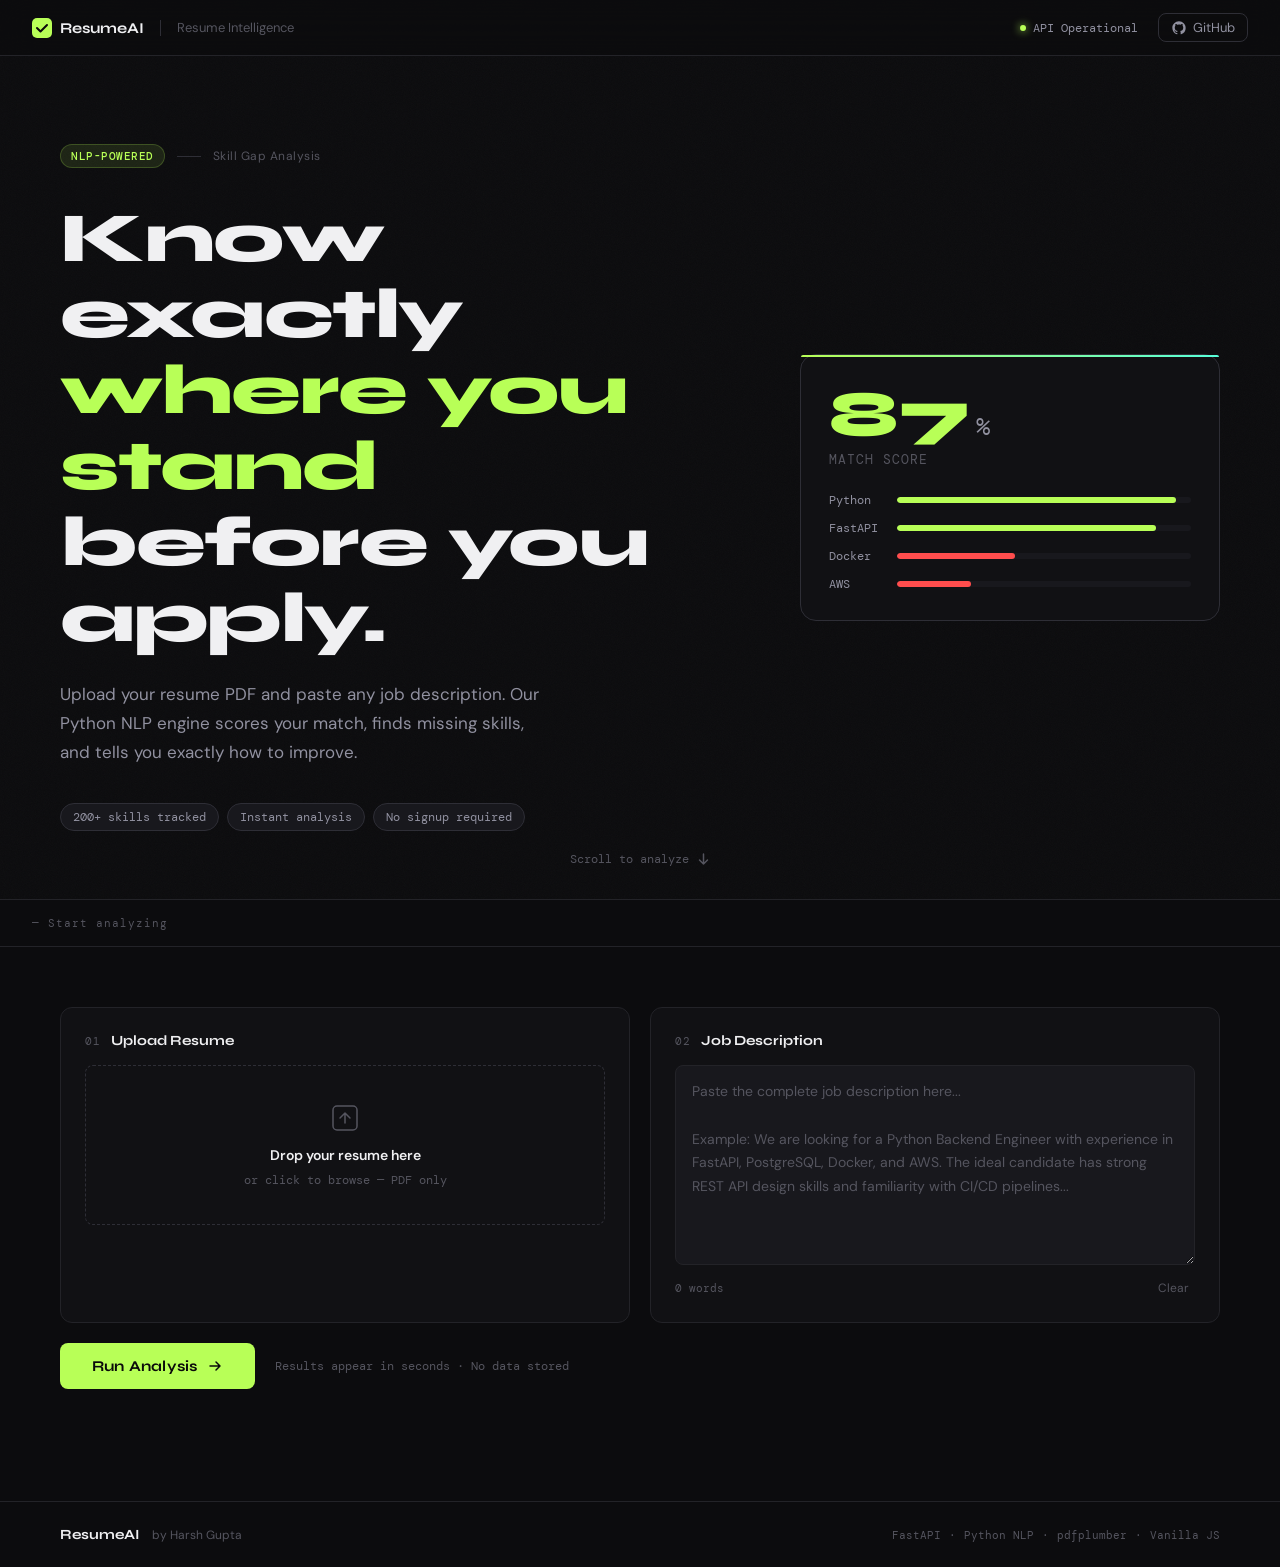
==== index.html @ 7abe3cad "refactor: move frontend files to root for cleaner GitHub Pages URL" ====
<!DOCTYPE html>
<html lang="en">
<head>
  <meta charset="UTF-8" />
  <meta name="viewport" content="width=device-width, initial-scale=1.0" />
  <title>ResumeAI — Smart Resume Analyzer</title>
  <meta name="description" content="Upload your resume and a job description to get an instant NLP-powered compatibility score, skill gap analysis, and improvement tips." />
  <link rel="preconnect" href="https://fonts.googleapis.com" />
  <link rel="preconnect" href="https://fonts.gstatic.com" crossorigin />
  <link href="https://fonts.googleapis.com/css2?family=Syne:wght@400;600;700;800&family=DM+Sans:ital,opsz,wght@0,9..40,300;0,9..40,400;0,9..40,500;0,9..40,600;1,9..40,300&family=DM+Mono:wght@400;500&display=swap" rel="stylesheet" />
  <link rel="stylesheet" href="style.css" />
</head>
<body>

  <!-- NOISE OVERLAY -->
  <div class="noise" aria-hidden="true"></div>

  <!-- NAVBAR -->
  <nav class="navbar" role="navigation" aria-label="Main navigation">
    <div class="nav-left">
      <div class="nav-logo">
        <svg width="20" height="20" viewBox="0 0 20 20" fill="none" aria-hidden="true">
          <rect width="20" height="20" rx="5" fill="#B8FF57"/>
          <path d="M5 10L8.5 13.5L15 7" stroke="#0a0a0a" stroke-width="2" stroke-linecap="round" stroke-linejoin="round"/>
        </svg>
        <span>ResumeAI</span>
      </div>
      <div class="nav-sep" aria-hidden="true"></div>
      <span class="nav-tagline">Resume Intelligence</span>
    </div>
    <div class="nav-right">
      <div class="nav-status" aria-label="API status">
        <span class="status-dot" aria-hidden="true"></span>
        <span>API Operational</span>
      </div>
      <a href="https://github.com/harshgupta257/smart-resume-analyzer" target="_blank" rel="noopener" class="nav-gh" aria-label="View source on GitHub">
        <svg width="16" height="16" viewBox="0 0 24 24" fill="currentColor" aria-hidden="true"><path d="M12 2C6.477 2 2 6.484 2 12.017c0 4.425 2.865 8.18 6.839 9.504.5.092.682-.217.682-.483 0-.237-.008-.868-.013-1.703-2.782.605-3.369-1.343-3.369-1.343-.454-1.158-1.11-1.466-1.11-1.466-.908-.62.069-.608.069-.608 1.003.07 1.531 1.032 1.531 1.032.892 1.53 2.341 1.088 2.91.832.092-.647.35-1.088.636-1.338-2.22-.253-4.555-1.113-4.555-4.951 0-1.093.39-1.988 1.029-2.688-.103-.253-.446-1.272.098-2.65 0 0 .84-.27 2.75 1.026A9.564 9.564 0 0112 6.844c.85.004 1.705.115 2.504.337 1.909-1.296 2.747-1.027 2.747-1.027.546 1.379.202 2.398.1 2.651.64.7 1.028 1.595 1.028 2.688 0 3.848-2.339 4.695-4.566 4.943.359.309.678.92.678 1.855 0 1.338-.012 2.419-.012 2.747 0 .268.18.58.688.482A10.019 10.019 0 0022 12.017C22 6.484 17.522 2 12 2z"/></svg>
        GitHub
      </a>
    </div>
  </nav>

  <!-- HERO -->
  <header class="hero" role="banner">
    <div class="hero-inner">
      <div class="hero-left">
        <div class="hero-eyebrow">
          <span class="eyebrow-pill">NLP-Powered</span>
          <span class="eyebrow-line" aria-hidden="true"></span>
          <span class="eyebrow-text">Skill Gap Analysis</span>
        </div>
        <h1 class="hero-title">
          Know exactly<br/>
          <em>where you stand</em><br/>
          before you apply.
        </h1>
        <p class="hero-desc">
          Upload your resume PDF and paste any job description.
          Our Python NLP engine scores your match, finds missing skills,
          and tells you exactly how to improve.
        </p>
        <div class="hero-pills" aria-label="Features">
          <span class="pill">200+ skills tracked</span>
          <span class="pill">Instant analysis</span>
          <span class="pill">No signup required</span>
        </div>
      </div>
      <div class="hero-right" aria-hidden="true">
        <div class="hero-visual">
          <div class="vis-score">
            <span class="vis-num">87</span>
            <span class="vis-pct">%</span>
          </div>
          <div class="vis-label">Match Score</div>
          <div class="vis-bar-group">
            <div class="vis-bar-row">
              <span>Python</span>
              <div class="vis-bar"><div class="vis-fill" style="width:95%"></div></div>
            </div>
            <div class="vis-bar-row">
              <span>FastAPI</span>
              <div class="vis-bar"><div class="vis-fill" style="width:88%"></div></div>
            </div>
            <div class="vis-bar-row">
              <span>Docker</span>
              <div class="vis-bar"><div class="vis-fill" style="width:40%; background:#ff4d4d"></div></div>
            </div>
            <div class="vis-bar-row">
              <span>AWS</span>
              <div class="vis-bar"><div class="vis-fill" style="width:25%; background:#ff4d4d"></div></div>
            </div>
          </div>
        </div>
      </div>
    </div>
    <div class="hero-scroll" aria-hidden="true">
      <span>Scroll to analyze</span>
      <svg width="14" height="14" viewBox="0 0 14 14" fill="none"><path d="M7 2v10M3 8l4 4 4-4" stroke="currentColor" stroke-width="1.5" stroke-linecap="round" stroke-linejoin="round"/></svg>
    </div>
  </header>

  <!-- DIVIDER -->
  <div class="section-divider" aria-hidden="true">
    <span>— Start analyzing</span>
  </div>

  <!-- MAIN -->
  <main id="main-content" class="main" role="main">
    <div class="container">

      <!-- FORM -->
      <form class="tool-grid" id="analyzeForm" novalidate aria-label="Resume analysis form">

        <!-- UPLOAD -->
        <div class="panel" id="uploadPanel">
          <div class="panel-label">
            <span class="panel-num">01</span>
            <span class="panel-title">Upload Resume</span>
          </div>
          <div class="drop-zone" id="dropZone" role="button" tabindex="0"
               aria-label="Upload resume PDF" aria-describedby="drop-hint">
            <div class="dz-inner">
              <svg class="dz-icon" width="32" height="32" viewBox="0 0 32 32" fill="none" aria-hidden="true">
                <rect x="4" y="4" width="24" height="24" rx="4" stroke="currentColor" stroke-width="1.5"/>
                <path d="M16 11v10M11 16l5-5 5 5" stroke="currentColor" stroke-width="1.5" stroke-linecap="round" stroke-linejoin="round"/>
              </svg>
              <p class="dz-title">Drop your resume here</p>
              <p class="dz-hint" id="drop-hint">or click to browse — PDF only</p>
            </div>
            <input type="file" id="resumeFile" name="resume" accept=".pdf" class="file-input"
                   aria-label="Choose PDF resume file" required />
          </div>
          <div class="file-preview hidden" id="filePreview" aria-live="polite">
            <div class="fp-inner">
              <div class="fp-icon" aria-hidden="true">
                <svg width="18" height="18" viewBox="0 0 18 18" fill="none"><rect x="2" y="1" width="11" height="16" rx="2" stroke="#B8FF57" stroke-width="1.5"/><path d="M13 5h2a1 1 0 011 1v10a1 1 0 01-1 1H6a1 1 0 01-1-1v-2" stroke="#B8FF57" stroke-width="1.5" stroke-linecap="round"/></svg>
              </div>
              <div class="fp-info">
                <p class="fp-name" id="fileName">resume.pdf</p>
                <p class="fp-size" id="fileSize">0 KB</p>
              </div>
              <button type="button" class="fp-remove" id="fileRemove" aria-label="Remove file">
                <svg width="14" height="14" viewBox="0 0 14 14" fill="none"><path d="M2 2l10 10M12 2L2 12" stroke="currentColor" stroke-width="1.5" stroke-linecap="round"/></svg>
              </button>
            </div>
          </div>
        </div>

        <!-- JD -->
        <div class="panel" id="jdPanel">
          <div class="panel-label">
            <span class="panel-num">02</span>
            <span class="panel-title">Job Description</span>
          </div>
          <textarea id="jobDescription" name="job_description" class="jd-textarea"
            placeholder="Paste the complete job description here...&#10;&#10;Example: We are looking for a Python Backend Engineer with experience in FastAPI, PostgreSQL, Docker, and AWS. The ideal candidate has strong REST API design skills and familiarity with CI/CD pipelines..."
            aria-label="Job description" aria-describedby="jd-counter" required></textarea>
          <div class="jd-bar">
            <span class="jd-count" id="jd-counter" aria-live="polite">0 words</span>
            <button type="button" class="jd-clear" id="clearJD" aria-label="Clear job description">Clear</button>
          </div>
        </div>

        <!-- BUTTON -->
        <div class="btn-wrap">
          <button type="submit" class="btn-analyze" id="analyzeBtn" aria-label="Analyze resume">
            <span class="btn-text">Run Analysis</span>
            <svg class="btn-arrow" width="16" height="16" viewBox="0 0 16 16" fill="none" aria-hidden="true">
              <path d="M3 8h10M9 4l4 4-4 4" stroke="currentColor" stroke-width="1.5" stroke-linecap="round" stroke-linejoin="round"/>
            </svg>
            <span class="btn-shine" aria-hidden="true"></span>
          </button>
          <p class="btn-note">Results appear in seconds · No data stored</p>
        </div>

      </form>

      <!-- ERROR -->
      <div class="error-bar hidden" id="errorBanner" role="alert" aria-live="assertive">
        <svg width="16" height="16" viewBox="0 0 16 16" fill="none" aria-hidden="true"><circle cx="8" cy="8" r="7" stroke="#ff4d4d" stroke-width="1.5"/><path d="M8 5v3.5M8 11h.01" stroke="#ff4d4d" stroke-width="1.5" stroke-linecap="round"/></svg>
        <span id="errorMessage">Something went wrong.</span>
        <button class="error-x" id="errorClose" aria-label="Dismiss">
          <svg width="12" height="12" viewBox="0 0 12 12" fill="none"><path d="M1 1l10 10M11 1L1 11" stroke="currentColor" stroke-width="1.5" stroke-linecap="round"/></svg>
        </button>
      </div>

      <!-- LOADING -->
      <div class="loader hidden" id="loadingState" aria-live="polite" aria-busy="true">
        <div class="loader-track" aria-hidden="true"><div class="loader-bar"></div></div>
        <div class="loader-info">
          <span class="loader-label">Analyzing</span>
          <span class="loader-step" id="loadingStep">Parsing PDF content…</span>
        </div>
      </div>

      <!-- RESULTS -->
      <section class="results hidden" id="resultsSection" aria-label="Analysis results" aria-live="polite">

        <!-- TOP ROW: SCORE + BREAKDOWN -->
        <div class="results-top">

          <!-- Score -->
          <div class="r-score-panel">
            <div class="rsp-label">Match Score</div>
            <div class="rsp-number">
              <span id="scoreNumber">0</span><span class="rsp-pct">%</span>
            </div>
            <div class="rsp-verdict" id="scoreLabel">—</div>
            <div class="rsp-bar-wrap" aria-hidden="true">
              <div class="rsp-bar-track">
                <div class="rsp-bar-fill" id="scoreBar"></div>
              </div>
            </div>
            <div class="rsp-meta" id="scoreMeta"></div>
          </div>

          <!-- Breakdown -->
          <div class="r-breakdown-panel">
            <div class="rbp-row">
              <div class="rbp-block matched">
                <div class="rbp-val" id="matchedCount">0</div>
                <div class="rbp-key">Matched Skills</div>
              </div>
              <div class="rbp-block missing">
                <div class="rbp-val" id="missingCount">0</div>
                <div class="rbp-key">Missing Skills</div>
              </div>
            </div>
            <!-- SVG Score Ring -->
            <div class="rbp-ring-wrap" aria-hidden="true">
              <svg class="score-ring" viewBox="0 0 120 120">
                <defs>
                  <linearGradient id="scoreGradient" x1="0%" y1="0%" x2="100%" y2="100%">
                    <stop offset="0%" stop-color="#B8FF57"/>
                    <stop offset="100%" stop-color="#57FFDA"/>
                  </linearGradient>
                </defs>
                <circle class="ring-bg" cx="60" cy="60" r="48"/>
                <circle class="ring-fill" id="ringFill" cx="60" cy="60" r="48"
                  stroke-dasharray="301.59" stroke-dashoffset="301.59"/>
              </svg>
              <div class="rbp-ring-text">
                <span id="ringPct">0%</span>
              </div>
            </div>
          </div>
        </div>

        <!-- SKILLS SECTION HEADER -->
        <div class="section-head">
          <span class="sh-num">—</span>
          <h2 class="sh-title">Skill Analysis</h2>
        </div>

        <!-- SKILLS GRID -->
        <div class="skills-grid">
          <div class="skill-panel matched-panel">
            <div class="sp-header">
              <span class="sp-dot sp-dot-green" aria-hidden="true"></span>
              <span class="sp-title">Matched</span>
              <span class="sp-badge sp-badge-green" id="matchedBadge">0</span>
            </div>
            <div class="sp-chips" id="matchedSkillsList" role="list" aria-label="Matched skills"></div>
          </div>
          <div class="skill-panel missing-panel">
            <div class="sp-header">
              <span class="sp-dot sp-dot-red" aria-hidden="true"></span>
              <span class="sp-title">Missing</span>
              <span class="sp-badge sp-badge-red" id="missingBadge">0</span>
            </div>
            <div class="sp-chips" id="missingSkillsList" role="list" aria-label="Missing skills"></div>
          </div>
        </div>

        <!-- YOUR RESUME SKILLS -->
        <div class="section-head">
          <span class="sh-num">—</span>
          <h2 class="sh-title">Your Resume Skills</h2>
        </div>
        <div class="resume-skills-panel">
          <div class="rsk-group">
            <div class="rsk-label">Technical</div>
            <div class="sp-chips" id="resumeTechList" role="list" aria-label="Technical skills from resume"></div>
          </div>
          <div class="rsk-divider" aria-hidden="true"></div>
          <div class="rsk-group">
            <div class="rsk-label">Soft Skills</div>
            <div class="sp-chips" id="resumeSoftList" role="list" aria-label="Soft skills from resume"></div>
          </div>
        </div>

        <!-- SECTIONS + TIPS -->
        <div class="section-head">
          <span class="sh-num">—</span>
          <h2 class="sh-title">Diagnostics</h2>
        </div>
        <div class="diag-grid">
          <div class="diag-panel">
            <div class="diag-title">Resume Sections Detected</div>
            <div class="sections-list" id="sectionsList" role="list" aria-label="Sections detected"></div>
          </div>
          <div class="diag-panel tips-panel">
            <div class="diag-title">Improvement Tips</div>
            <ol class="tips-list" id="suggestionsList" aria-label="Improvement suggestions"></ol>
          </div>
        </div>

        <!-- REANALYZE -->
        <div class="reanalyze-row">
          <button type="button" class="btn-reanalyze" id="reanalyzeBtn" aria-label="Analyze another resume">
            ← Analyze another resume
          </button>
        </div>

      </section>
    </div>
  </main>

  <!-- FOOTER -->
  <footer class="footer" role="contentinfo">
    <div class="footer-inner">
      <div class="footer-left">
        <span class="footer-logo">ResumeAI</span>
        <span class="footer-by">by Harsh Gupta</span>
      </div>
      <div class="footer-stack">
        <span>FastAPI</span><span aria-hidden="true">·</span>
        <span>Python NLP</span><span aria-hidden="true">·</span>
        <span>pdfplumber</span><span aria-hidden="true">·</span>
        <span>Vanilla JS</span>
      </div>
    </div>
  </footer>

  <script src="script.js"></script>
</body>
</html>
---- style.css ----
/* ══════════════════════════════════════════════════════════
   ResumeAI — Sharp Editorial Design
   Fonts: Syne (headings) · DM Sans (body) · DM Mono (data)
   ══════════════════════════════════════════════════════════ */

/* ── TOKENS ─────────────────────────────────────────────── */
:root {
  --bg:        #0c0c0e;
  --bg2:       #111114;
  --bg3:       #18181d;
  --border:    #232328;
  --border2:   #2e2e36;

  --accent:    #B8FF57;
  --accent2:   #57FFDA;
  --accent-dim: rgba(184,255,87,0.1);

  --red:       #ff4d4d;
  --red-dim:   rgba(255,77,77,0.1);
  --green:     #B8FF57;
  --green-dim: rgba(184,255,87,0.1);
  --amber:     #FFB800;
  --amber-dim: rgba(255,184,0,0.1);

  --text:      #f0f0f2;
  --text2:     #9191a0;
  --text3:     #55555f;

  --font-head: 'Syne', sans-serif;
  --font-body: 'DM Sans', sans-serif;
  --font-mono: 'DM Mono', monospace;

  --r:   8px;
  --r2: 12px;
  --r3: 16px;
  --t: all 0.2s ease;
}

/* ── RESET ───────────────────────────────────────────────── */
*, *::before, *::after { box-sizing: border-box; margin: 0; padding: 0; }
html { scroll-behavior: smooth; }
body {
  font-family: var(--font-body);
  background: var(--bg);
  color: var(--text);
  min-height: 100vh;
  overflow-x: hidden;
  -webkit-font-smoothing: antialiased;
}

/* ── NOISE TEXTURE ───────────────────────────────────────── */
.noise {
  position: fixed; inset: 0; z-index: 0;
  pointer-events: none;
  opacity: 0.028;
  background-image: url("data:image/svg+xml,%3Csvg viewBox='0 0 256 256' xmlns='http://www.w3.org/2000/svg'%3E%3Cfilter id='noise'%3E%3CfeTurbulence type='fractalNoise' baseFrequency='0.9' numOctaves='4' stitchTiles='stitch'/%3E%3C/filter%3E%3Crect width='100%25' height='100%25' filter='url(%23noise)'/%3E%3C/svg%3E");
  background-size: 200px 200px;
}

/* ── NAVBAR ──────────────────────────────────────────────── */
.navbar {
  position: sticky; top: 0; z-index: 100;
  display: flex; align-items: center;
  justify-content: space-between;
  padding: 0 32px;
  height: 56px;
  background: rgba(12,12,14,0.85);
  backdrop-filter: blur(16px);
  border-bottom: 1px solid var(--border);
}
.nav-left { display: flex; align-items: center; gap: 16px; }
.nav-logo {
  display: flex; align-items: center; gap: 8px;
  font-family: var(--font-head);
  font-size: 15px; font-weight: 700;
  color: var(--text); text-decoration: none;
}
.nav-sep { width: 1px; height: 16px; background: var(--border2); }
.nav-tagline { font-size: 13px; color: var(--text3); }
.nav-right { display: flex; align-items: center; gap: 20px; }
.nav-status {
  display: flex; align-items: center; gap: 7px;
  font-size: 12px; color: var(--text2);
  font-family: var(--font-mono);
}
.status-dot {
  width: 6px; height: 6px;
  border-radius: 50%; background: var(--accent);
  box-shadow: 0 0 8px var(--accent);
  animation: statusPulse 3s ease-in-out infinite;
}
@keyframes statusPulse {
  0%, 100% { opacity: 1; }
  50% { opacity: 0.4; }
}
.nav-gh {
  display: flex; align-items: center; gap: 6px;
  font-size: 13px; color: var(--text2);
  text-decoration: none;
  padding: 5px 12px;
  border: 1px solid var(--border2);
  border-radius: var(--r);
  transition: var(--t);
}
.nav-gh:hover { color: var(--text); border-color: var(--border2); background: var(--bg3); }

/* ── HERO ────────────────────────────────────────────────── */
.hero {
  position: relative; z-index: 1;
  padding: 80px 32px 60px;
  min-height: calc(100vh - 56px);
  display: flex; flex-direction: column;
  justify-content: center;
  border-bottom: 1px solid var(--border);
}
.hero-inner {
  max-width: 1160px; margin: 0 auto;
  display: grid;
  grid-template-columns: 1fr 420px;
  gap: 80px; align-items: center;
}
.hero-eyebrow {
  display: flex; align-items: center; gap: 12px;
  margin-bottom: 32px;
}
.eyebrow-pill {
  font-family: var(--font-mono);
  font-size: 11px; font-weight: 500;
  color: var(--accent);
  background: var(--accent-dim);
  border: 1px solid rgba(184,255,87,0.2);
  padding: 4px 10px; border-radius: 100px;
  letter-spacing: 0.5px;
  text-transform: uppercase;
}
.eyebrow-line { flex: none; width: 24px; height: 1px; background: var(--border2); }
.eyebrow-text { font-size: 12px; color: var(--text3); letter-spacing: 0.5px; }

.hero-title {
  font-family: var(--font-head);
  font-size: clamp(42px, 5.5vw, 72px);
  font-weight: 800;
  line-height: 1.08;
  letter-spacing: -1.5px;
  color: var(--text);
  margin-bottom: 24px;
}
.hero-title em {
  font-style: normal;
  color: var(--accent);
}
.hero-desc {
  font-size: 17px; color: var(--text2);
  line-height: 1.7; max-width: 480px;
  margin-bottom: 36px;
}
.hero-pills { display: flex; flex-wrap: wrap; gap: 8px; }
.pill {
  font-size: 12px; font-family: var(--font-mono);
  color: var(--text2);
  border: 1px solid var(--border2);
  padding: 5px 12px; border-radius: 100px;
  background: var(--bg3);
}

/* Hero Visual */
.hero-visual {
  background: var(--bg2);
  border: 1px solid var(--border2);
  border-radius: var(--r3);
  padding: 28px;
  position: relative;
}
.hero-visual::before {
  content: '';
  position: absolute; top: 0; left: 0; right: 0;
  height: 2px;
  background: linear-gradient(90deg, var(--accent), var(--accent2));
  border-radius: var(--r3) var(--r3) 0 0;
}
.vis-score {
  display: flex; align-items: baseline; gap: 4px;
  margin-bottom: 4px;
}
.vis-num {
  font-family: var(--font-head);
  font-size: 64px; font-weight: 800;
  color: var(--accent); line-height: 1;
}
.vis-pct {
  font-family: var(--font-mono);
  font-size: 24px; color: var(--text2);
}
.vis-label {
  font-size: 13px; color: var(--text3);
  font-family: var(--font-mono);
  margin-bottom: 24px;
  text-transform: uppercase; letter-spacing: 1px;
}
.vis-bar-group { display: flex; flex-direction: column; gap: 12px; }
.vis-bar-row {
  display: flex; align-items: center; gap: 12px;
  font-family: var(--font-mono); font-size: 12px;
  color: var(--text2);
}
.vis-bar-row span { width: 56px; flex-shrink: 0; }
.vis-bar {
  flex: 1; height: 6px;
  background: var(--bg3);
  border-radius: 100px; overflow: hidden;
}
.vis-fill {
  height: 100%;
  background: var(--accent);
  border-radius: 100px;
}

.hero-scroll {
  position: absolute; bottom: 32px; left: 50%;
  transform: translateX(-50%);
  display: flex; align-items: center; gap: 8px;
  font-size: 12px; color: var(--text3);
  font-family: var(--font-mono);
  animation: scrollBounce 2.5s ease-in-out infinite;
}
@keyframes scrollBounce {
  0%, 100% { transform: translateX(-50%) translateY(0); }
  50% { transform: translateX(-50%) translateY(5px); }
}

/* ── DIVIDER ─────────────────────────────────────────────── */
.section-divider {
  padding: 16px 32px;
  border-bottom: 1px solid var(--border);
  font-family: var(--font-mono);
  font-size: 11px; color: var(--text3);
  letter-spacing: 1px;
  background: var(--bg);
}

/* ── MAIN ────────────────────────────────────────────────── */
.main { position: relative; z-index: 1; padding: 60px 32px 80px; }
.container { max-width: 1160px; margin: 0 auto; }

/* ── TOOL GRID ───────────────────────────────────────────── */
.tool-grid {
  display: grid;
  grid-template-columns: 1fr 1fr;
  gap: 20px;
  margin-bottom: 32px;
}
.btn-wrap {
  grid-column: 1 / -1;
  display: flex;
  align-items: center;
  gap: 20px;
}

/* ── PANEL ───────────────────────────────────────────────── */
.panel {
  background: var(--bg2);
  border: 1px solid var(--border);
  border-radius: var(--r2);
  padding: 24px;
  transition: border-color 0.2s;
}
.panel:hover { border-color: var(--border2); }
.panel-label {
  display: flex; align-items: center; gap: 10px;
  margin-bottom: 16px;
}
.panel-num {
  font-family: var(--font-mono); font-size: 11px;
  color: var(--text3); letter-spacing: 1px;
}
.panel-title {
  font-family: var(--font-head);
  font-size: 14px; font-weight: 700;
  color: var(--text);
}

/* ── DROP ZONE ───────────────────────────────────────────── */
.drop-zone {
  border: 1px dashed var(--border2);
  border-radius: var(--r);
  padding: 36px 20px;
  text-align: center;
  cursor: pointer;
  position: relative;
  transition: var(--t);
}
.drop-zone:hover, .drop-zone.dragover {
  border-color: var(--accent);
  background: var(--accent-dim);
}
.drop-zone:focus-visible {
  outline: 2px solid var(--accent); outline-offset: 3px;
}
.dz-inner { display: flex; flex-direction: column; align-items: center; gap: 8px; }
.dz-icon { color: var(--text3); margin-bottom: 4px; transition: color 0.2s; }
.drop-zone:hover .dz-icon, .drop-zone.dragover .dz-icon { color: var(--accent); }
.dz-title { font-size: 14px; font-weight: 600; color: var(--text); }
.dz-hint { font-size: 12px; color: var(--text3); font-family: var(--font-mono); }
.file-input {
  position: absolute; inset: 0;
  opacity: 0; cursor: pointer;
  width: 100%; height: 100%;
}

/* File Preview */
.file-preview {
  margin-top: 12px;
  border: 1px solid rgba(184,255,87,0.2);
  background: var(--green-dim);
  border-radius: var(--r);
  padding: 10px 14px;
  animation: fadeUp 0.25s ease;
}
.fp-inner { display: flex; align-items: center; gap: 10px; }
.fp-info { flex: 1; }
.fp-name { font-size: 13px; font-weight: 600; color: var(--accent); }
.fp-size { font-size: 11px; color: var(--text3); font-family: var(--font-mono); }
.fp-remove {
  background: none; border: none;
  color: var(--text3); cursor: pointer;
  display: flex; align-items: center; justify-content: center;
  padding: 4px; border-radius: 4px;
  transition: var(--t);
}
.fp-remove:hover { color: var(--red); background: var(--red-dim); }

/* ── TEXTAREA ────────────────────────────────────────────── */
.jd-textarea {
  width: 100%; height: 200px;
  background: var(--bg3);
  border: 1px solid var(--border);
  border-radius: var(--r);
  color: var(--text);
  font-family: var(--font-body);
  font-size: 14px; line-height: 1.7;
  padding: 14px 16px;
  resize: vertical; outline: none;
  transition: border-color 0.2s;
}
.jd-textarea:focus { border-color: var(--accent); }
.jd-textarea::placeholder { color: var(--text3); }
.jd-bar {
  display: flex; align-items: center;
  justify-content: space-between;
  margin-top: 8px;
}
.jd-count {
  font-size: 11px; color: var(--text3);
  font-family: var(--font-mono);
}
.jd-clear {
  font-size: 12px; color: var(--text3);
  background: none; border: none; cursor: pointer;
  font-family: var(--font-body);
  padding: 2px 6px; border-radius: 4px;
  transition: var(--t);
}
.jd-clear:hover { color: var(--red); }

/* ── ANALYZE BUTTON ──────────────────────────────────────── */
.btn-analyze {
  position: relative; overflow: hidden;
  display: inline-flex; align-items: center; gap: 10px;
  padding: 14px 32px;
  background: var(--accent);
  border: none; border-radius: var(--r);
  color: #0a0a0a;
  font-family: var(--font-head);
  font-size: 15px; font-weight: 700;
  cursor: pointer; letter-spacing: 0.2px;
  transition: var(--t);
  box-shadow: 0 0 0 0 rgba(184,255,87,0);
}
.btn-analyze:hover {
  background: #c8ff6a;
  box-shadow: 0 0 32px rgba(184,255,87,0.25);
  transform: translateY(-1px);
}
.btn-analyze:active { transform: translateY(0); }
.btn-analyze:disabled {
  opacity: 0.5; cursor: not-allowed; transform: none;
  box-shadow: none;
}
.btn-arrow { transition: transform 0.2s; }
.btn-analyze:hover .btn-arrow { transform: translateX(4px); }
.btn-shine {
  position: absolute; top: 0; left: -100%;
  width: 50%; height: 100%;
  background: linear-gradient(90deg, transparent, rgba(255,255,255,0.25), transparent);
  transform: skewX(-20deg);
  transition: left 0.5s ease;
}
.btn-analyze:hover .btn-shine { left: 160%; }
.btn-note {
  font-size: 12px; color: var(--text3);
  font-family: var(--font-mono);
}

/* ── ERROR ───────────────────────────────────────────────── */
.error-bar {
  display: flex; align-items: center; gap: 10px;
  padding: 12px 16px; margin-bottom: 20px;
  background: var(--red-dim);
  border: 1px solid rgba(255,77,77,0.2);
  border-radius: var(--r);
  font-size: 13px; color: var(--text);
  animation: shake 0.3s ease;
}
.error-bar span:nth-child(2) { flex: 1; }
.error-x {
  background: none; border: none; color: var(--text3);
  cursor: pointer; display: flex; padding: 2px;
  transition: color 0.2s;
}
.error-x:hover { color: var(--red); }
@keyframes shake {
  0%, 100% { transform: translateX(0); }
  25% { transform: translateX(-6px); }
  75% { transform: translateX(6px); }
}

/* ── LOADER ──────────────────────────────────────────────── */
.loader {
  padding: 48px 0;
  display: flex; flex-direction: column;
  align-items: center; gap: 20px;
  animation: fadeIn 0.3s ease;
}
.loader-track {
  width: 280px; height: 2px;
  background: var(--bg3);
  border-radius: 100px; overflow: hidden;
}
.loader-bar {
  height: 100%; width: 40%;
  background: linear-gradient(90deg, var(--accent), var(--accent2));
  border-radius: 100px;
  animation: loaderSlide 1.4s ease-in-out infinite;
}
@keyframes loaderSlide {
  0% { transform: translateX(-100%); }
  100% { transform: translateX(350%); }
}
.loader-info { text-align: center; }
.loader-label {
  display: block;
  font-family: var(--font-head); font-size: 16px; font-weight: 700;
  margin-bottom: 4px;
}
.loader-step {
  font-family: var(--font-mono); font-size: 12px;
  color: var(--text3);
}

/* ── RESULTS ─────────────────────────────────────────────── */
.results { animation: fadeUp 0.4s ease; }

/* Top row */
.results-top {
  display: grid;
  grid-template-columns: 240px 1fr;
  gap: 20px;
  margin-bottom: 48px;
}

/* Score Panel */
.r-score-panel {
  background: var(--bg2); border: 1px solid var(--border);
  border-radius: var(--r2); padding: 28px;
  border-top: 2px solid var(--accent);
}
.rsp-label {
  font-family: var(--font-mono); font-size: 11px;
  color: var(--text3); text-transform: uppercase;
  letter-spacing: 1px; margin-bottom: 10px;
}
.rsp-number {
  display: flex; align-items: baseline; gap: 4px;
  margin-bottom: 6px;
}
.rsp-number span:first-child {
  font-family: var(--font-head);
  font-size: 64px; font-weight: 800;
  line-height: 1; color: var(--accent);
}
.rsp-pct {
  font-family: var(--font-mono); font-size: 22px;
  color: var(--text2);
}
.rsp-verdict {
  font-family: var(--font-head); font-size: 16px;
  font-weight: 700; margin-bottom: 20px;
}
.rsp-verdict.excellent { color: var(--accent); }
.rsp-verdict.good      { color: var(--accent2); }
.rsp-verdict.fair      { color: var(--amber); }
.rsp-verdict.low       { color: var(--red); }
.rsp-bar-wrap { margin-bottom: 16px; }
.rsp-bar-track {
  height: 4px; background: var(--bg3);
  border-radius: 100px; overflow: hidden;
}
.rsp-bar-fill {
  height: 100%;
  background: linear-gradient(90deg, var(--accent), var(--accent2));
  border-radius: 100px;
  width: 0; transition: width 1.5s cubic-bezier(0.4, 0, 0.2, 1);
}
.rsp-meta {
  font-family: var(--font-mono); font-size: 11px;
  color: var(--text3);
}

/* Breakdown panel */
.r-breakdown-panel {
  background: var(--bg2); border: 1px solid var(--border);
  border-radius: var(--r2); padding: 28px;
  display: flex; flex-direction: column; gap: 24px;
}
.rbp-row { display: grid; grid-template-columns: 1fr 1fr; gap: 16px; }
.rbp-block {
  padding: 20px;
  border-radius: var(--r);
}
.rbp-block.matched { background: var(--green-dim); border: 1px solid rgba(184,255,87,0.15); }
.rbp-block.missing { background: var(--red-dim); border: 1px solid rgba(255,77,77,0.15); }
.rbp-val {
  font-family: var(--font-head); font-size: 40px;
  font-weight: 800; line-height: 1;
  margin-bottom: 4px;
}
.rbp-block.matched .rbp-val { color: var(--accent); }
.rbp-block.missing .rbp-val { color: var(--red); }
.rbp-key {
  font-size: 12px; color: var(--text2);
  font-family: var(--font-mono); text-transform: uppercase;
  letter-spacing: 0.5px;
}
.rbp-ring-wrap {
  position: relative; align-self: center;
  width: 100px; height: 100px; margin: 0 auto;
}
.score-ring { width: 100%; height: 100%; transform: rotate(-90deg); }
.ring-bg { fill: none; stroke: var(--bg3); stroke-width: 8; }
.ring-fill {
  fill: none;
  stroke: url(#scoreGradient);
  stroke-width: 8; stroke-linecap: round;
  transition: stroke-dashoffset 1.5s cubic-bezier(0.4, 0, 0.2, 1);
}
.rbp-ring-text {
  position: absolute; inset: 0;
  display: flex; align-items: center; justify-content: center;
  font-family: var(--font-mono); font-size: 16px;
  font-weight: 500; color: var(--text);
}

/* ── SECTION HEADS ───────────────────────────────────────── */
.section-head {
  display: flex; align-items: center; gap: 12px;
  margin-bottom: 20px; margin-top: 48px;
  padding-bottom: 12px;
  border-bottom: 1px solid var(--border);
}
.sh-num { font-family: var(--font-mono); font-size: 12px; color: var(--text3); }
.sh-title { font-family: var(--font-head); font-size: 18px; font-weight: 700; }

/* ── SKILLS GRID ─────────────────────────────────────────── */
.skills-grid { display: grid; grid-template-columns: 1fr 1fr; gap: 16px; }
.skill-panel {
  background: var(--bg2); border: 1px solid var(--border);
  border-radius: var(--r2); padding: 20px;
}
.sp-header {
  display: flex; align-items: center; gap: 8px;
  margin-bottom: 16px;
}
.sp-dot {
  width: 7px; height: 7px; border-radius: 50%; flex-shrink: 0;
}
.sp-dot-green { background: var(--accent); box-shadow: 0 0 8px var(--accent); }
.sp-dot-red   { background: var(--red); box-shadow: 0 0 8px var(--red); }
.sp-title { font-size: 13px; font-weight: 600; flex: 1; }
.sp-badge {
  font-family: var(--font-mono); font-size: 11px;
  padding: 2px 8px; border-radius: 100px; font-weight: 500;
}
.sp-badge-green { background: var(--green-dim); color: var(--accent); border: 1px solid rgba(184,255,87,0.2); }
.sp-badge-red   { background: var(--red-dim);   color: var(--red);   border: 1px solid rgba(255,77,77,0.2); }
.sp-chips { display: flex; flex-wrap: wrap; gap: 6px; }

/* Chip styles */
.chip {
  font-family: var(--font-mono); font-size: 11px;
  padding: 4px 10px; border-radius: var(--r);
  animation: chipPop 0.2s ease both;
  cursor: default;
}
.chip-matched { background: var(--green-dim); color: var(--accent); border: 1px solid rgba(184,255,87,0.2); }
.chip-missing { background: var(--red-dim);   color: var(--red);   border: 1px solid rgba(255,77,77,0.15); }
.chip-tech    { background: var(--bg3); color: var(--text2); border: 1px solid var(--border2); }
.chip-soft    { background: var(--amber-dim); color: var(--amber); border: 1px solid rgba(255,184,0,0.2); }
.chip-empty   {
  font-family: var(--font-body); font-size: 12px;
  color: var(--text3); background: none; border: none;
  padding: 0; border-radius: 0;
}
@keyframes chipPop {
  from { opacity: 0; transform: scale(0.9) translateY(3px); }
  to   { opacity: 1; transform: scale(1) translateY(0); }
}

/* ── RESUME SKILLS ───────────────────────────────────────── */
.resume-skills-panel {
  background: var(--bg2); border: 1px solid var(--border);
  border-radius: var(--r2); padding: 24px;
  display: flex; gap: 40px;
}
.rsk-group { flex: 1; }
.rsk-label {
  font-family: var(--font-mono); font-size: 11px;
  text-transform: uppercase; letter-spacing: 1px;
  color: var(--text3); margin-bottom: 12px;
}
.rsk-divider { width: 1px; background: var(--border); flex-shrink: 0; }

/* ── DIAGNOSTICS ─────────────────────────────────────────── */
.diag-grid { display: grid; grid-template-columns: 1fr 1.6fr; gap: 16px; }
.diag-panel {
  background: var(--bg2); border: 1px solid var(--border);
  border-radius: var(--r2); padding: 20px;
}
.diag-title {
  font-size: 13px; font-weight: 600;
  margin-bottom: 16px; color: var(--text2);
  text-transform: uppercase; letter-spacing: 0.5px;
  font-family: var(--font-mono); font-size: 11px;
}
.sections-list { display: flex; flex-direction: column; gap: 6px; }
.section-item {
  display: flex; align-items: center; gap: 10px;
  padding: 8px 12px;
  background: var(--bg3); border: 1px solid var(--border);
  border-radius: var(--r); font-size: 13px; text-transform: capitalize;
  animation: chipPop 0.2s ease both;
}
.section-check { color: var(--accent); font-size: 11px; font-family: var(--font-mono); }

.tips-list { list-style: none; display: flex; flex-direction: column; gap: 10px; }
.suggestion-item {
  display: flex; gap: 12px; align-items: flex-start;
  padding: 12px 14px;
  background: var(--bg3); border: 1px solid var(--border);
  border-left: 2px solid var(--amber);
  border-radius: var(--r);
  font-size: 13px; line-height: 1.6; color: var(--text2);
  animation: chipPop 0.3s ease both;
}
.suggestion-num {
  font-family: var(--font-mono); font-size: 11px;
  color: var(--amber); flex-shrink: 0; margin-top: 1px;
}

/* ── REANALYZE ───────────────────────────────────────────── */
.reanalyze-row { display: flex; justify-content: center; padding: 40px 0 0; }
.btn-reanalyze {
  font-size: 13px; color: var(--text2);
  background: none; border: 1px solid var(--border);
  padding: 10px 24px; border-radius: var(--r);
  cursor: pointer; font-family: var(--font-body);
  transition: var(--t);
}
.btn-reanalyze:hover { color: var(--text); border-color: var(--border2); background: var(--bg2); }

/* ── FOOTER ──────────────────────────────────────────────── */
.footer {
  border-top: 1px solid var(--border);
  padding: 24px 32px;
  position: relative; z-index: 1;
}
.footer-inner {
  max-width: 1160px; margin: 0 auto;
  display: flex; align-items: center;
  justify-content: space-between; flex-wrap: wrap; gap: 12px;
}
.footer-left { display: flex; align-items: center; gap: 12px; }
.footer-logo { font-family: var(--font-head); font-size: 14px; font-weight: 700; }
.footer-by { font-size: 12px; color: var(--text3); }
.footer-stack {
  display: flex; align-items: center; gap: 8px;
  font-family: var(--font-mono); font-size: 11px; color: var(--text3);
}

/* ── UTILITIES ───────────────────────────────────────────── */
.hidden { display: none !important; }

@keyframes fadeUp {
  from { opacity: 0; transform: translateY(12px); }
  to   { opacity: 1; transform: translateY(0); }
}
@keyframes fadeIn {
  from { opacity: 0; } to { opacity: 1; }
}

/* ── RESPONSIVE ──────────────────────────────────────────── */
@media (max-width: 960px) {
  .hero-inner { grid-template-columns: 1fr; }
  .hero-right { display: none; }
  .tool-grid { grid-template-columns: 1fr; }
  .results-top { grid-template-columns: 1fr; }
  .skills-grid { grid-template-columns: 1fr; }
  .diag-grid { grid-template-columns: 1fr; }
  .resume-skills-panel { flex-direction: column; gap: 24px; }
  .rsk-divider { width: 100%; height: 1px; }
}
@media (max-width: 600px) {
  .navbar { padding: 0 16px; }
  .nav-tagline, .nav-gh { display: none; }
  .hero { padding: 48px 16px 48px; }
  .main { padding: 40px 16px 60px; }
  .hero-title { letter-spacing: -1px; }
  .btn-wrap { flex-direction: column; align-items: flex-start; }
  .rbp-row { grid-template-columns: 1fr 1fr; }
}
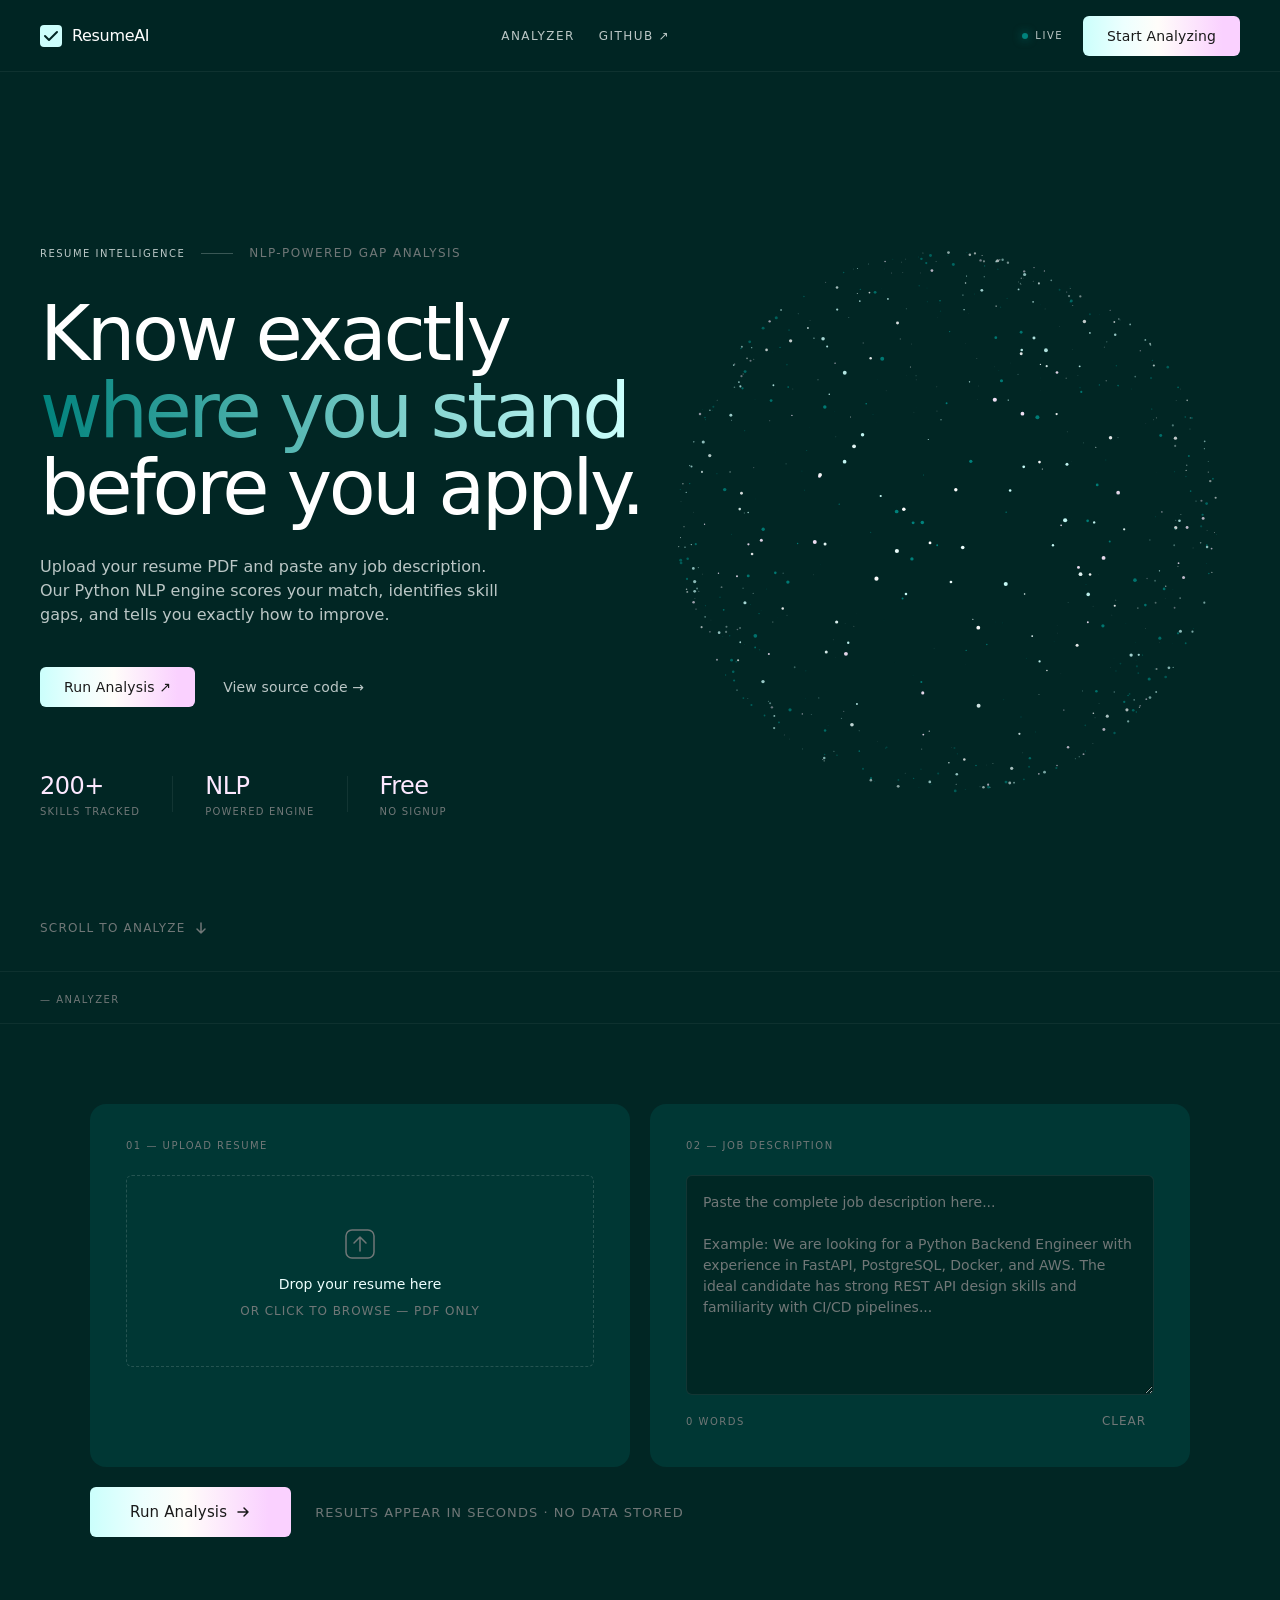
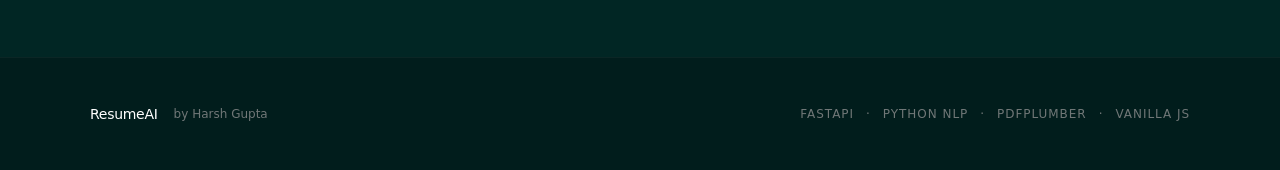
==== commit ad1ad54f: "redesign: Auros abyssal terminal — bioluminescent particle sphere, aurora gradient, Satoshi font, te" ====
--- a/index.html
+++ b/index.html
@@ -3,105 +3,99 @@
 <head>
   <meta charset="UTF-8" />
   <meta name="viewport" content="width=device-width, initial-scale=1.0" />
-  <title>ResumeAI — Smart Resume Analyzer</title>
-  <meta name="description" content="Upload your resume and a job description to get an instant NLP-powered compatibility score, skill gap analysis, and improvement tips." />
-  <link rel="preconnect" href="https://fonts.googleapis.com" />
-  <link rel="preconnect" href="https://fonts.gstatic.com" crossorigin />
-  <link href="https://fonts.googleapis.com/css2?family=Syne:wght@400;600;700;800&family=DM+Sans:ital,opsz,wght@0,9..40,300;0,9..40,400;0,9..40,500;0,9..40,600;1,9..40,300&family=DM+Mono:wght@400;500&display=swap" rel="stylesheet" />
+  <title>ResumeAI — Resume Intelligence</title>
+  <meta name="description" content="Upload your resume PDF and paste any job description. Get an instant NLP-powered compatibility score, skill gap analysis, and improvement tips." />
+  <link rel="preconnect" href="https://api.fontshare.com" />
+  <link href="https://api.fontshare.com/v2/css?f[]=satoshi@400,500&display=swap" rel="stylesheet" />
   <link rel="stylesheet" href="style.css" />
 </head>
 <body>
 
-  <!-- NOISE OVERLAY -->
-  <div class="noise" aria-hidden="true"></div>
-
   <!-- NAVBAR -->
   <nav class="navbar" role="navigation" aria-label="Main navigation">
-    <div class="nav-left">
-      <div class="nav-logo">
-        <svg width="20" height="20" viewBox="0 0 20 20" fill="none" aria-hidden="true">
-          <rect width="20" height="20" rx="5" fill="#B8FF57"/>
-          <path d="M5 10L8.5 13.5L15 7" stroke="#0a0a0a" stroke-width="2" stroke-linecap="round" stroke-linejoin="round"/>
-        </svg>
-        <span>ResumeAI</span>
-      </div>
-      <div class="nav-sep" aria-hidden="true"></div>
-      <span class="nav-tagline">Resume Intelligence</span>
+    <div class="nav-logo">
+      <svg width="22" height="22" viewBox="0 0 22 22" fill="none" aria-hidden="true">
+        <rect width="22" height="22" rx="4" fill="url(#logoGrad)"/>
+        <path d="M5 11L9 15L17 7" stroke="#012624" stroke-width="2" stroke-linecap="round" stroke-linejoin="round"/>
+        <defs>
+          <linearGradient id="logoGrad" x1="0" y1="0" x2="22" y2="22">
+            <stop offset="0%" stop-color="#cbfffc"/>
+            <stop offset="100%" stop-color="#fad1ff"/>
+          </linearGradient>
+        </defs>
+      </svg>
+      <span class="nav-wordmark">ResumeAI</span>
+    </div>
+    <div class="nav-center" role="list">
+      <a href="#main-content" class="nav-link" role="listitem">Analyzer</a>
+      <a href="https://github.com/harshgupta257/smart-resume-analyzer" target="_blank" rel="noopener" class="nav-link" role="listitem">GitHub ↗</a>
     </div>
     <div class="nav-right">
       <div class="nav-status" aria-label="API status">
         <span class="status-dot" aria-hidden="true"></span>
-        <span>API Operational</span>
-      </div>
-      <a href="https://github.com/harshgupta257/smart-resume-analyzer" target="_blank" rel="noopener" class="nav-gh" aria-label="View source on GitHub">
-        <svg width="16" height="16" viewBox="0 0 24 24" fill="currentColor" aria-hidden="true"><path d="M12 2C6.477 2 2 6.484 2 12.017c0 4.425 2.865 8.18 6.839 9.504.5.092.682-.217.682-.483 0-.237-.008-.868-.013-1.703-2.782.605-3.369-1.343-3.369-1.343-.454-1.158-1.11-1.466-1.11-1.466-.908-.62.069-.608.069-.608 1.003.07 1.531 1.032 1.531 1.032.892 1.53 2.341 1.088 2.91.832.092-.647.35-1.088.636-1.338-2.22-.253-4.555-1.113-4.555-4.951 0-1.093.39-1.988 1.029-2.688-.103-.253-.446-1.272.098-2.65 0 0 .84-.27 2.75 1.026A9.564 9.564 0 0112 6.844c.85.004 1.705.115 2.504.337 1.909-1.296 2.747-1.027 2.747-1.027.546 1.379.202 2.398.1 2.651.64.7 1.028 1.595 1.028 2.688 0 3.848-2.339 4.695-4.566 4.943.359.309.678.92.678 1.855 0 1.338-.012 2.419-.012 2.747 0 .268.18.58.688.482A10.019 10.019 0 0022 12.017C22 6.484 17.522 2 12 2z"/></svg>
-        GitHub
-      </a>
+        <span>LIVE</span>
+      </div>
+      <button class="btn-aurora nav-cta" onclick="document.getElementById('main-content').scrollIntoView({behavior:'smooth'})">
+        Start Analyzing
+      </button>
     </div>
   </nav>
 
   <!-- HERO -->
   <header class="hero" role="banner">
-    <div class="hero-inner">
-      <div class="hero-left">
-        <div class="hero-eyebrow">
-          <span class="eyebrow-pill">NLP-Powered</span>
-          <span class="eyebrow-line" aria-hidden="true"></span>
-          <span class="eyebrow-text">Skill Gap Analysis</span>
-        </div>
-        <h1 class="hero-title">
-          Know exactly<br/>
-          <em>where you stand</em><br/>
-          before you apply.
-        </h1>
-        <p class="hero-desc">
-          Upload your resume PDF and paste any job description.
-          Our Python NLP engine scores your match, finds missing skills,
-          and tells you exactly how to improve.
-        </p>
-        <div class="hero-pills" aria-label="Features">
-          <span class="pill">200+ skills tracked</span>
-          <span class="pill">Instant analysis</span>
-          <span class="pill">No signup required</span>
-        </div>
-      </div>
-      <div class="hero-right" aria-hidden="true">
-        <div class="hero-visual">
-          <div class="vis-score">
-            <span class="vis-num">87</span>
-            <span class="vis-pct">%</span>
-          </div>
-          <div class="vis-label">Match Score</div>
-          <div class="vis-bar-group">
-            <div class="vis-bar-row">
-              <span>Python</span>
-              <div class="vis-bar"><div class="vis-fill" style="width:95%"></div></div>
-            </div>
-            <div class="vis-bar-row">
-              <span>FastAPI</span>
-              <div class="vis-bar"><div class="vis-fill" style="width:88%"></div></div>
-            </div>
-            <div class="vis-bar-row">
-              <span>Docker</span>
-              <div class="vis-bar"><div class="vis-fill" style="width:40%; background:#ff4d4d"></div></div>
-            </div>
-            <div class="vis-bar-row">
-              <span>AWS</span>
-              <div class="vis-bar"><div class="vis-fill" style="width:25%; background:#ff4d4d"></div></div>
-            </div>
-          </div>
+    <canvas id="particleSphere" class="particle-canvas" aria-hidden="true"></canvas>
+    <div class="hero-content">
+      <div class="hero-eyebrow">
+        <span class="eyebrow-label">RESUME INTELLIGENCE</span>
+        <span class="eyebrow-line" aria-hidden="true"></span>
+        <span class="eyebrow-sub">NLP-Powered Gap Analysis</span>
+      </div>
+      <h1 class="hero-title">
+        Know exactly<br/>
+        <em>where you stand</em><br/>
+        before you apply.
+      </h1>
+      <p class="hero-sub">
+        Upload your resume PDF and paste any job description.
+        Our Python NLP engine scores your match, identifies skill gaps,
+        and tells you exactly how to improve.
+      </p>
+      <div class="hero-actions">
+        <button class="btn-aurora" onclick="document.getElementById('main-content').scrollIntoView({behavior:'smooth'})">
+          Run Analysis ↗
+        </button>
+        <a href="https://github.com/harshgupta257/smart-resume-analyzer" target="_blank" rel="noopener" class="hero-ghost-link">
+          View source code →
+        </a>
+      </div>
+      <div class="hero-metrics" aria-label="Key metrics">
+        <div class="hero-metric">
+          <span class="hm-num">200+</span>
+          <span class="hm-label">SKILLS TRACKED</span>
+        </div>
+        <div class="hm-sep" aria-hidden="true"></div>
+        <div class="hero-metric">
+          <span class="hm-num">NLP</span>
+          <span class="hm-label">POWERED ENGINE</span>
+        </div>
+        <div class="hm-sep" aria-hidden="true"></div>
+        <div class="hero-metric">
+          <span class="hm-num">Free</span>
+          <span class="hm-label">NO SIGNUP</span>
         </div>
       </div>
     </div>
     <div class="hero-scroll" aria-hidden="true">
       <span>Scroll to analyze</span>
-      <svg width="14" height="14" viewBox="0 0 14 14" fill="none"><path d="M7 2v10M3 8l4 4 4-4" stroke="currentColor" stroke-width="1.5" stroke-linecap="round" stroke-linejoin="round"/></svg>
+      <svg width="14" height="14" viewBox="0 0 14 14" fill="none">
+        <path d="M7 2v10M3 8l4 4 4-4" stroke="currentColor" stroke-width="1.5" stroke-linecap="round" stroke-linejoin="round"/>
+      </svg>
     </div>
   </header>
 
-  <!-- DIVIDER -->
+  <!-- SECTION DIVIDER -->
   <div class="section-divider" aria-hidden="true">
-    <span>— Start analyzing</span>
+    <span class="divider-label">— ANALYZER</span>
   </div>
 
   <!-- MAIN -->
@@ -111,64 +105,67 @@
       <!-- FORM -->
       <form class="tool-grid" id="analyzeForm" novalidate aria-label="Resume analysis form">
 
-        <!-- UPLOAD -->
+        <!-- 01 UPLOAD -->
         <div class="panel" id="uploadPanel">
-          <div class="panel-label">
-            <span class="panel-num">01</span>
-            <span class="panel-title">Upload Resume</span>
-          </div>
+          <div class="panel-eyebrow">01 — UPLOAD RESUME</div>
           <div class="drop-zone" id="dropZone" role="button" tabindex="0"
-               aria-label="Upload resume PDF" aria-describedby="drop-hint">
+               aria-label="Upload resume PDF — click or drag and drop"
+               aria-describedby="drop-hint">
             <div class="dz-inner">
-              <svg class="dz-icon" width="32" height="32" viewBox="0 0 32 32" fill="none" aria-hidden="true">
-                <rect x="4" y="4" width="24" height="24" rx="4" stroke="currentColor" stroke-width="1.5"/>
-                <path d="M16 11v10M11 16l5-5 5 5" stroke="currentColor" stroke-width="1.5" stroke-linecap="round" stroke-linejoin="round"/>
+              <svg class="dz-icon" width="40" height="40" viewBox="0 0 40 40" fill="none" aria-hidden="true">
+                <rect x="6" y="6" width="28" height="28" rx="6" stroke="currentColor" stroke-width="1.5"/>
+                <path d="M20 13v14M14 19l6-6 6 6" stroke="currentColor" stroke-width="1.5" stroke-linecap="round" stroke-linejoin="round"/>
               </svg>
               <p class="dz-title">Drop your resume here</p>
               <p class="dz-hint" id="drop-hint">or click to browse — PDF only</p>
             </div>
-            <input type="file" id="resumeFile" name="resume" accept=".pdf" class="file-input"
-                   aria-label="Choose PDF resume file" required />
+            <input type="file" id="resumeFile" name="resume" accept=".pdf"
+                   class="file-input" aria-label="Choose PDF resume file" required />
           </div>
           <div class="file-preview hidden" id="filePreview" aria-live="polite">
             <div class="fp-inner">
-              <div class="fp-icon" aria-hidden="true">
-                <svg width="18" height="18" viewBox="0 0 18 18" fill="none"><rect x="2" y="1" width="11" height="16" rx="2" stroke="#B8FF57" stroke-width="1.5"/><path d="M13 5h2a1 1 0 011 1v10a1 1 0 01-1 1H6a1 1 0 01-1-1v-2" stroke="#B8FF57" stroke-width="1.5" stroke-linecap="round"/></svg>
-              </div>
+              <svg class="fp-icon" width="20" height="20" viewBox="0 0 20 20" fill="none" aria-hidden="true">
+                <rect x="3" y="1" width="11" height="16" rx="2" stroke="#cbfffc" stroke-width="1.5"/>
+                <path d="M14 5h2a1 1 0 011 1v11a1 1 0 01-1 1H7a1 1 0 01-1-1v-2" stroke="#cbfffc" stroke-width="1.5" stroke-linecap="round"/>
+              </svg>
               <div class="fp-info">
                 <p class="fp-name" id="fileName">resume.pdf</p>
                 <p class="fp-size" id="fileSize">0 KB</p>
               </div>
               <button type="button" class="fp-remove" id="fileRemove" aria-label="Remove file">
-                <svg width="14" height="14" viewBox="0 0 14 14" fill="none"><path d="M2 2l10 10M12 2L2 12" stroke="currentColor" stroke-width="1.5" stroke-linecap="round"/></svg>
+                <svg width="14" height="14" viewBox="0 0 14 14" fill="none">
+                  <path d="M2 2l10 10M12 2L2 12" stroke="currentColor" stroke-width="1.5" stroke-linecap="round"/>
+                </svg>
               </button>
             </div>
           </div>
         </div>
 
-        <!-- JD -->
+        <!-- 02 JOB DESCRIPTION -->
         <div class="panel" id="jdPanel">
-          <div class="panel-label">
-            <span class="panel-num">02</span>
-            <span class="panel-title">Job Description</span>
-          </div>
-          <textarea id="jobDescription" name="job_description" class="jd-textarea"
+          <div class="panel-eyebrow">02 — JOB DESCRIPTION</div>
+          <textarea
+            id="jobDescription"
+            name="job_description"
+            class="jd-textarea"
             placeholder="Paste the complete job description here...&#10;&#10;Example: We are looking for a Python Backend Engineer with experience in FastAPI, PostgreSQL, Docker, and AWS. The ideal candidate has strong REST API design skills and familiarity with CI/CD pipelines..."
-            aria-label="Job description" aria-describedby="jd-counter" required></textarea>
+            aria-label="Job description"
+            aria-describedby="jd-counter"
+            required
+          ></textarea>
           <div class="jd-bar">
-            <span class="jd-count" id="jd-counter" aria-live="polite">0 words</span>
+            <span class="jd-count" id="jd-counter" aria-live="polite">0 WORDS</span>
             <button type="button" class="jd-clear" id="clearJD" aria-label="Clear job description">Clear</button>
           </div>
         </div>
 
-        <!-- BUTTON -->
+        <!-- SUBMIT -->
         <div class="btn-wrap">
-          <button type="submit" class="btn-analyze" id="analyzeBtn" aria-label="Analyze resume">
+          <button type="submit" class="btn-aurora btn-run" id="analyzeBtn" aria-label="Analyze resume">
             <span class="btn-text">Run Analysis</span>
-            <svg class="btn-arrow" width="16" height="16" viewBox="0 0 16 16" fill="none" aria-hidden="true">
+            <svg width="16" height="16" viewBox="0 0 16 16" fill="none" aria-hidden="true">
               <path d="M3 8h10M9 4l4 4-4 4" stroke="currentColor" stroke-width="1.5" stroke-linecap="round" stroke-linejoin="round"/>
             </svg>
-            <span class="btn-shine" aria-hidden="true"></span>
           </button>
           <p class="btn-note">Results appear in seconds · No data stored</p>
         </div>
@@ -177,137 +174,138 @@
 
       <!-- ERROR -->
       <div class="error-bar hidden" id="errorBanner" role="alert" aria-live="assertive">
-        <svg width="16" height="16" viewBox="0 0 16 16" fill="none" aria-hidden="true"><circle cx="8" cy="8" r="7" stroke="#ff4d4d" stroke-width="1.5"/><path d="M8 5v3.5M8 11h.01" stroke="#ff4d4d" stroke-width="1.5" stroke-linecap="round"/></svg>
+        <svg width="16" height="16" viewBox="0 0 16 16" fill="none" aria-hidden="true">
+          <circle cx="8" cy="8" r="7" stroke="#ff6b6b" stroke-width="1.5"/>
+          <path d="M8 5v3.5M8 11h.01" stroke="#ff6b6b" stroke-width="1.5" stroke-linecap="round"/>
+        </svg>
         <span id="errorMessage">Something went wrong.</span>
-        <button class="error-x" id="errorClose" aria-label="Dismiss">
-          <svg width="12" height="12" viewBox="0 0 12 12" fill="none"><path d="M1 1l10 10M11 1L1 11" stroke="currentColor" stroke-width="1.5" stroke-linecap="round"/></svg>
+        <button class="error-x" id="errorClose" aria-label="Dismiss error">
+          <svg width="12" height="12" viewBox="0 0 12 12" fill="none">
+            <path d="M1 1l10 10M11 1L1 11" stroke="currentColor" stroke-width="1.5" stroke-linecap="round"/>
+          </svg>
         </button>
       </div>
 
       <!-- LOADING -->
       <div class="loader hidden" id="loadingState" aria-live="polite" aria-busy="true">
-        <div class="loader-track" aria-hidden="true"><div class="loader-bar"></div></div>
+        <div class="loader-orb" aria-hidden="true">
+          <div class="loader-ring r1"></div>
+          <div class="loader-ring r2"></div>
+          <div class="loader-ring r3"></div>
+        </div>
         <div class="loader-info">
-          <span class="loader-label">Analyzing</span>
-          <span class="loader-step" id="loadingStep">Parsing PDF content…</span>
-        </div>
-      </div>
-
-      <!-- RESULTS -->
+          <p class="loader-label">ANALYZING</p>
+          <p class="loader-step" id="loadingStep">Parsing PDF content…</p>
+        </div>
+      </div>
+
+      <!-- ── RESULTS ── -->
       <section class="results hidden" id="resultsSection" aria-label="Analysis results" aria-live="polite">
 
-        <!-- TOP ROW: SCORE + BREAKDOWN -->
-        <div class="results-top">
-
-          <!-- Score -->
-          <div class="r-score-panel">
-            <div class="rsp-label">Match Score</div>
-            <div class="rsp-number">
-              <span id="scoreNumber">0</span><span class="rsp-pct">%</span>
-            </div>
-            <div class="rsp-verdict" id="scoreLabel">—</div>
-            <div class="rsp-bar-wrap" aria-hidden="true">
-              <div class="rsp-bar-track">
-                <div class="rsp-bar-fill" id="scoreBar"></div>
-              </div>
-            </div>
-            <div class="rsp-meta" id="scoreMeta"></div>
-          </div>
-
-          <!-- Breakdown -->
-          <div class="r-breakdown-panel">
-            <div class="rbp-row">
-              <div class="rbp-block matched">
-                <div class="rbp-val" id="matchedCount">0</div>
-                <div class="rbp-key">Matched Skills</div>
-              </div>
-              <div class="rbp-block missing">
-                <div class="rbp-val" id="missingCount">0</div>
-                <div class="rbp-key">Missing Skills</div>
-              </div>
-            </div>
-            <!-- SVG Score Ring -->
-            <div class="rbp-ring-wrap" aria-hidden="true">
-              <svg class="score-ring" viewBox="0 0 120 120">
-                <defs>
-                  <linearGradient id="scoreGradient" x1="0%" y1="0%" x2="100%" y2="100%">
-                    <stop offset="0%" stop-color="#B8FF57"/>
-                    <stop offset="100%" stop-color="#57FFDA"/>
-                  </linearGradient>
-                </defs>
-                <circle class="ring-bg" cx="60" cy="60" r="48"/>
-                <circle class="ring-fill" id="ringFill" cx="60" cy="60" r="48"
-                  stroke-dasharray="301.59" stroke-dashoffset="301.59"/>
-              </svg>
-              <div class="rbp-ring-text">
-                <span id="ringPct">0%</span>
-              </div>
-            </div>
-          </div>
-        </div>
-
-        <!-- SKILLS SECTION HEADER -->
-        <div class="section-head">
-          <span class="sh-num">—</span>
-          <h2 class="sh-title">Skill Analysis</h2>
-        </div>
-
-        <!-- SKILLS GRID -->
+        <!-- SCORE ROW -->
+        <div class="score-row">
+
+          <!-- Stat counter (Auros statistic style) -->
+          <div class="score-stat">
+            <p class="score-stat-eyebrow">MATCH SCORE</p>
+            <div class="score-stat-num">
+              <span id="scoreNumber">0</span><span class="score-stat-pct">%</span>
+            </div>
+            <p class="score-stat-verdict" id="scoreLabel">—</p>
+            <p class="score-stat-meta" id="scoreMeta"></p>
+          </div>
+
+          <!-- Score ring (aurora gradient stroke) -->
+          <div class="score-ring-wrap" aria-label="Score ring visualization">
+            <svg class="score-ring" viewBox="0 0 160 160" aria-hidden="true">
+              <defs>
+                <linearGradient id="auroraRing" x1="0%" y1="0%" x2="100%" y2="0%">
+                  <stop offset="0%"   stop-color="#00827c"/>
+                  <stop offset="27%"  stop-color="#cbfffc"/>
+                  <stop offset="48%"  stop-color="#fffdfA"/>
+                  <stop offset="100%" stop-color="#fad1ff"/>
+                </linearGradient>
+              </defs>
+              <circle class="ring-bg"   cx="80" cy="80" r="64"/>
+              <circle class="ring-fill" id="ringFill" cx="80" cy="80" r="64"
+                stroke-dasharray="402.12" stroke-dashoffset="402.12"/>
+            </svg>
+            <div class="ring-label">
+              <span id="ringPct">0%</span>
+            </div>
+          </div>
+
+          <!-- Matched / Missing counts -->
+          <div class="score-counts">
+            <div class="count-block matched-block">
+              <div class="count-num" id="matchedCount">0</div>
+              <div class="count-key">MATCHED SKILLS</div>
+            </div>
+            <div class="count-block missing-block">
+              <div class="count-num" id="missingCount">0</div>
+              <div class="count-key">MISSING SKILLS</div>
+            </div>
+          </div>
+
+        </div>
+
+        <!-- SKILL ANALYSIS -->
+        <div class="res-head">
+          <span class="res-eyebrow">SKILL ANALYSIS</span>
+        </div>
         <div class="skills-grid">
-          <div class="skill-panel matched-panel">
-            <div class="sp-header">
-              <span class="sp-dot sp-dot-green" aria-hidden="true"></span>
-              <span class="sp-title">Matched</span>
-              <span class="sp-badge sp-badge-green" id="matchedBadge">0</span>
+          <div class="skill-panel">
+            <div class="sp-head">
+              <span class="sp-dot sp-teal" aria-hidden="true"></span>
+              <span class="sp-title">Matched Skills</span>
+              <span class="sp-badge badge-teal" id="matchedBadge">0</span>
             </div>
             <div class="sp-chips" id="matchedSkillsList" role="list" aria-label="Matched skills"></div>
           </div>
-          <div class="skill-panel missing-panel">
-            <div class="sp-header">
-              <span class="sp-dot sp-dot-red" aria-hidden="true"></span>
-              <span class="sp-title">Missing</span>
-              <span class="sp-badge sp-badge-red" id="missingBadge">0</span>
+          <div class="skill-panel">
+            <div class="sp-head">
+              <span class="sp-dot sp-pink" aria-hidden="true"></span>
+              <span class="sp-title">Missing Skills</span>
+              <span class="sp-badge badge-pink" id="missingBadge">0</span>
             </div>
             <div class="sp-chips" id="missingSkillsList" role="list" aria-label="Missing skills"></div>
           </div>
         </div>
 
-        <!-- YOUR RESUME SKILLS -->
-        <div class="section-head">
-          <span class="sh-num">—</span>
-          <h2 class="sh-title">Your Resume Skills</h2>
+        <!-- RESUME SKILLS -->
+        <div class="res-head">
+          <span class="res-eyebrow">YOUR RESUME SKILLS</span>
         </div>
         <div class="resume-skills-panel">
-          <div class="rsk-group">
-            <div class="rsk-label">Technical</div>
-            <div class="sp-chips" id="resumeTechList" role="list" aria-label="Technical skills from resume"></div>
-          </div>
-          <div class="rsk-divider" aria-hidden="true"></div>
-          <div class="rsk-group">
-            <div class="rsk-label">Soft Skills</div>
-            <div class="sp-chips" id="resumeSoftList" role="list" aria-label="Soft skills from resume"></div>
-          </div>
-        </div>
-
-        <!-- SECTIONS + TIPS -->
-        <div class="section-head">
-          <span class="sh-num">—</span>
-          <h2 class="sh-title">Diagnostics</h2>
+          <div class="rsk-col">
+            <p class="rsk-label">TECHNICAL</p>
+            <div class="sp-chips" id="resumeTechList" role="list" aria-label="Technical skills"></div>
+          </div>
+          <div class="rsk-div" aria-hidden="true"></div>
+          <div class="rsk-col">
+            <p class="rsk-label">SOFT SKILLS</p>
+            <div class="sp-chips" id="resumeSoftList" role="list" aria-label="Soft skills"></div>
+          </div>
+        </div>
+
+        <!-- DIAGNOSTICS -->
+        <div class="res-head">
+          <span class="res-eyebrow">DIAGNOSTICS</span>
         </div>
         <div class="diag-grid">
           <div class="diag-panel">
-            <div class="diag-title">Resume Sections Detected</div>
-            <div class="sections-list" id="sectionsList" role="list" aria-label="Sections detected"></div>
-          </div>
-          <div class="diag-panel tips-panel">
-            <div class="diag-title">Improvement Tips</div>
+            <p class="diag-eyebrow">RESUME SECTIONS DETECTED</p>
+            <div class="sections-list" id="sectionsList" role="list"></div>
+          </div>
+          <div class="diag-panel">
+            <p class="diag-eyebrow">IMPROVEMENT TIPS</p>
             <ol class="tips-list" id="suggestionsList" aria-label="Improvement suggestions"></ol>
           </div>
         </div>
 
-        <!-- REANALYZE -->
+        <!-- RE-ANALYZE -->
         <div class="reanalyze-row">
-          <button type="button" class="btn-reanalyze" id="reanalyzeBtn" aria-label="Analyze another resume">
+          <button type="button" class="btn-ghost" id="reanalyzeBtn" aria-label="Analyze another resume">
             ← Analyze another resume
           </button>
         </div>
@@ -320,13 +318,16 @@
   <footer class="footer" role="contentinfo">
     <div class="footer-inner">
       <div class="footer-left">
-        <span class="footer-logo">ResumeAI</span>
+        <span class="footer-wordmark">ResumeAI</span>
         <span class="footer-by">by Harsh Gupta</span>
       </div>
       <div class="footer-stack">
-        <span>FastAPI</span><span aria-hidden="true">·</span>
-        <span>Python NLP</span><span aria-hidden="true">·</span>
-        <span>pdfplumber</span><span aria-hidden="true">·</span>
+        <span>FastAPI</span>
+        <span aria-hidden="true">·</span>
+        <span>Python NLP</span>
+        <span aria-hidden="true">·</span>
+        <span>pdfplumber</span>
+        <span aria-hidden="true">·</span>
         <span>Vanilla JS</span>
       </div>
     </div>
--- a/style.css
+++ b/style.css
@@ -1,306 +1,318 @@
-/* ══════════════════════════════════════════════════════════
-   ResumeAI — Sharp Editorial Design
-   Fonts: Syne (headings) · DM Sans (body) · DM Mono (data)
-   ══════════════════════════════════════════════════════════ */
-
-/* ── TOKENS ─────────────────────────────────────────────── */
+/* ═══════════════════════════════════════════════════════════
+   ResumeAI — Auros Design System
+   Abyssal terminal · Bioluminescent data orbs
+   Font: Satoshi (Fontshare) — weight 400, 500
+   ═══════════════════════════════════════════════════════════ */
+
+/* ── AUROS TOKENS ───────────────────────────────────────── */
 :root {
-  --bg:        #0c0c0e;
-  --bg2:       #111114;
-  --bg3:       #18181d;
-  --border:    #232328;
-  --border2:   #2e2e36;
-
-  --accent:    #B8FF57;
-  --accent2:   #57FFDA;
-  --accent-dim: rgba(184,255,87,0.1);
-
-  --red:       #ff4d4d;
-  --red-dim:   rgba(255,77,77,0.1);
-  --green:     #B8FF57;
-  --green-dim: rgba(184,255,87,0.1);
-  --amber:     #FFB800;
-  --amber-dim: rgba(255,184,0,0.1);
-
-  --text:      #f0f0f2;
-  --text2:     #9191a0;
-  --text3:     #55555f;
-
-  --font-head: 'Syne', sans-serif;
-  --font-body: 'DM Sans', sans-serif;
-  --font-mono: 'DM Mono', monospace;
-
-  --r:   8px;
-  --r2: 12px;
-  --r3: 16px;
+  /* Surface stack — no shadows, elevation via color */
+  --color-liquid-abyss:      #012624;
+  --color-liquid-deep:       #011d1c;
+  --color-liquid-kelp:       #003734;
+  --color-liquid-mist:       #edfffe;
+  --color-platinum:          #ffffff;
+  --color-silver-mist:       #bbc7c6;
+  --color-ash:               #f2f2f2;
+  --color-slate-deep:        #707777;
+  --color-lavender-phosphor: #fde9ff;
+
+  /* Gradients */
+  --gradient-aurora: linear-gradient(
+    90deg,
+    rgb(203, 255, 252) 0%,
+    rgb(237, 255, 254) 26.25%,
+    rgb(255, 253, 250) 47.57%,
+    rgb(250, 209, 255) 88.96%
+  );
+  --gradient-bio: linear-gradient(90deg, rgb(0,130,124) 0%, rgb(203,255,252) 100%);
+
+  /* Typography */
+  --font: 'Satoshi', 'DM Sans', ui-sans-serif, system-ui, sans-serif;
+
+  /* Radii — only two values per spec */
+  --r-sm:   6px;
+  --r-card: 16px;
+
+  /* Spacing */
+  --sp-12:  12px;  --sp-16: 16px;  --sp-20: 20px;
+  --sp-24:  24px;  --sp-28: 28px;  --sp-32: 32px;
+  --sp-36:  36px;  --sp-40: 40px;  --sp-48: 48px;
+  --sp-64:  64px;  --sp-80: 80px;  --sp-120: 120px;
+
+  /* Transition */
   --t: all 0.2s ease;
 }
 
-/* ── RESET ───────────────────────────────────────────────── */
+/* ── RESET ──────────────────────────────────────────────── */
 *, *::before, *::after { box-sizing: border-box; margin: 0; padding: 0; }
 html { scroll-behavior: smooth; }
 body {
-  font-family: var(--font-body);
-  background: var(--bg);
-  color: var(--text);
+  font-family: var(--font);
+  font-weight: 400;
+  background: var(--color-liquid-abyss);
+  color: var(--color-platinum);
   min-height: 100vh;
   overflow-x: hidden;
   -webkit-font-smoothing: antialiased;
-}
-
-/* ── NOISE TEXTURE ───────────────────────────────────────── */
-.noise {
-  position: fixed; inset: 0; z-index: 0;
-  pointer-events: none;
-  opacity: 0.028;
-  background-image: url("data:image/svg+xml,%3Csvg viewBox='0 0 256 256' xmlns='http://www.w3.org/2000/svg'%3E%3Cfilter id='noise'%3E%3CfeTurbulence type='fractalNoise' baseFrequency='0.9' numOctaves='4' stitchTiles='stitch'/%3E%3C/filter%3E%3Crect width='100%25' height='100%25' filter='url(%23noise)'/%3E%3C/svg%3E");
-  background-size: 200px 200px;
-}
-
-/* ── NAVBAR ──────────────────────────────────────────────── */
+  -moz-osx-font-smoothing: grayscale;
+}
+
+/* ── NAVBAR ─────────────────────────────────────────────── */
 .navbar {
   position: sticky; top: 0; z-index: 100;
-  display: flex; align-items: center;
-  justify-content: space-between;
-  padding: 0 32px;
-  height: 56px;
-  background: rgba(12,12,14,0.85);
-  backdrop-filter: blur(16px);
-  border-bottom: 1px solid var(--border);
-}
-.nav-left { display: flex; align-items: center; gap: 16px; }
+  display: flex; align-items: center; justify-content: space-between;
+  padding: 0 var(--sp-40);
+  height: 72px;
+  background: rgba(1,38,36,0.85);
+  backdrop-filter: blur(20px);
+  border-bottom: 1px solid rgba(255,255,255,0.06);
+}
 .nav-logo {
-  display: flex; align-items: center; gap: 8px;
-  font-family: var(--font-head);
-  font-size: 15px; font-weight: 700;
-  color: var(--text); text-decoration: none;
-}
-.nav-sep { width: 1px; height: 16px; background: var(--border2); }
-.nav-tagline { font-size: 13px; color: var(--text3); }
-.nav-right { display: flex; align-items: center; gap: 20px; }
+  display: flex; align-items: center; gap: 10px;
+  text-decoration: none; cursor: default;
+}
+.nav-wordmark {
+  font-size: 16px; font-weight: 500;
+  color: var(--color-platinum);
+  letter-spacing: -0.02em;
+}
+.nav-center {
+  display: flex; align-items: center; gap: var(--sp-24);
+}
+.nav-link {
+  font-size: 12px; font-weight: 500;
+  color: var(--color-silver-mist);
+  text-decoration: none;
+  text-transform: uppercase;
+  letter-spacing: 0.12em;
+  transition: color 0.2s;
+}
+.nav-link:hover { color: var(--color-platinum); }
+.nav-right { display: flex; align-items: center; gap: var(--sp-20); }
 .nav-status {
   display: flex; align-items: center; gap: 7px;
-  font-size: 12px; color: var(--text2);
-  font-family: var(--font-mono);
+  font-size: 10px; font-weight: 500;
+  color: var(--color-silver-mist);
+  text-transform: uppercase; letter-spacing: 0.15em;
 }
 .status-dot {
-  width: 6px; height: 6px;
-  border-radius: 50%; background: var(--accent);
-  box-shadow: 0 0 8px var(--accent);
+  width: 6px; height: 6px; border-radius: 50%;
+  background: #00827c;
+  box-shadow: 0 0 10px rgba(0,130,124,0.8);
   animation: statusPulse 3s ease-in-out infinite;
 }
 @keyframes statusPulse {
   0%, 100% { opacity: 1; }
-  50% { opacity: 0.4; }
-}
-.nav-gh {
-  display: flex; align-items: center; gap: 6px;
-  font-size: 13px; color: var(--text2);
-  text-decoration: none;
-  padding: 5px 12px;
-  border: 1px solid var(--border2);
-  border-radius: var(--r);
-  transition: var(--t);
-}
-.nav-gh:hover { color: var(--text); border-color: var(--border2); background: var(--bg3); }
-
-/* ── HERO ────────────────────────────────────────────────── */
+  50% { opacity: 0.35; }
+}
+
+/* ── AURORA BUTTON ──────────────────────────────────────── */
+.btn-aurora {
+  position: relative; overflow: hidden;
+  display: inline-flex; align-items: center; gap: 8px;
+  padding: 12px 24px;
+  background: var(--gradient-aurora);
+  border: none; border-radius: var(--r-sm);
+  color: #1a1a1a;
+  font-family: var(--font);
+  font-size: 14px; font-weight: 500;
+  letter-spacing: 0.01em;
+  cursor: pointer;
+  transition: opacity 0.2s, transform 0.2s;
+}
+.btn-aurora:hover { opacity: 0.9; transform: translateY(-1px); }
+.btn-aurora:active { transform: translateY(0); }
+.btn-aurora:disabled { opacity: 0.45; cursor: not-allowed; transform: none; }
+.btn-run {
+  padding: 16px 40px;
+  font-size: 15px;
+}
+
+/* ── HERO ───────────────────────────────────────────────── */
 .hero {
-  position: relative; z-index: 1;
-  padding: 80px 32px 60px;
-  min-height: calc(100vh - 56px);
+  position: relative;
+  min-height: 100vh;
   display: flex; flex-direction: column;
   justify-content: center;
-  border-bottom: 1px solid var(--border);
-}
-.hero-inner {
-  max-width: 1160px; margin: 0 auto;
-  display: grid;
-  grid-template-columns: 1fr 420px;
-  gap: 80px; align-items: center;
+  padding: 100px var(--sp-40) var(--sp-80);
+  overflow: hidden;
+  border-bottom: 1px solid rgba(255,255,255,0.05);
+}
+.particle-canvas {
+  position: absolute; inset: 0;
+  width: 100%; height: 100%;
+  pointer-events: none;
+}
+.hero-content {
+  position: relative; z-index: 1;
+  max-width: 680px;
 }
 .hero-eyebrow {
-  display: flex; align-items: center; gap: 12px;
-  margin-bottom: 32px;
-}
-.eyebrow-pill {
-  font-family: var(--font-mono);
-  font-size: 11px; font-weight: 500;
-  color: var(--accent);
-  background: var(--accent-dim);
-  border: 1px solid rgba(184,255,87,0.2);
-  padding: 4px 10px; border-radius: 100px;
-  letter-spacing: 0.5px;
-  text-transform: uppercase;
-}
-.eyebrow-line { flex: none; width: 24px; height: 1px; background: var(--border2); }
-.eyebrow-text { font-size: 12px; color: var(--text3); letter-spacing: 0.5px; }
-
+  display: flex; align-items: center; gap: var(--sp-16);
+  margin-bottom: var(--sp-36);
+}
+.eyebrow-label {
+  font-size: 10px; font-weight: 500;
+  text-transform: uppercase; letter-spacing: 0.15em;
+  color: var(--color-silver-mist);
+}
+.eyebrow-line {
+  width: 32px; height: 1px;
+  background: rgba(187,199,198,0.3);
+  flex-shrink: 0;
+}
+.eyebrow-sub {
+  font-size: 12px; color: var(--color-slate-deep);
+  text-transform: uppercase; letter-spacing: 0.12em;
+}
 .hero-title {
-  font-family: var(--font-head);
-  font-size: clamp(42px, 5.5vw, 72px);
-  font-weight: 800;
-  line-height: 1.08;
-  letter-spacing: -1.5px;
-  color: var(--text);
-  margin-bottom: 24px;
+  font-size: clamp(52px, 6vw, 86px);
+  font-weight: 500;
+  line-height: 1.0;
+  letter-spacing: -0.046em;
+  color: var(--color-platinum);
+  margin-bottom: var(--sp-28);
 }
 .hero-title em {
   font-style: normal;
-  color: var(--accent);
-}
-.hero-desc {
-  font-size: 17px; color: var(--text2);
-  line-height: 1.7; max-width: 480px;
-  margin-bottom: 36px;
-}
-.hero-pills { display: flex; flex-wrap: wrap; gap: 8px; }
-.pill {
-  font-size: 12px; font-family: var(--font-mono);
-  color: var(--text2);
-  border: 1px solid var(--border2);
-  padding: 5px 12px; border-radius: 100px;
-  background: var(--bg3);
-}
-
-/* Hero Visual */
-.hero-visual {
-  background: var(--bg2);
-  border: 1px solid var(--border2);
-  border-radius: var(--r3);
-  padding: 28px;
-  position: relative;
-}
-.hero-visual::before {
-  content: '';
-  position: absolute; top: 0; left: 0; right: 0;
-  height: 2px;
-  background: linear-gradient(90deg, var(--accent), var(--accent2));
-  border-radius: var(--r3) var(--r3) 0 0;
-}
-.vis-score {
-  display: flex; align-items: baseline; gap: 4px;
-  margin-bottom: 4px;
-}
-.vis-num {
-  font-family: var(--font-head);
-  font-size: 64px; font-weight: 800;
-  color: var(--accent); line-height: 1;
-}
-.vis-pct {
-  font-family: var(--font-mono);
-  font-size: 24px; color: var(--text2);
-}
-.vis-label {
-  font-size: 13px; color: var(--text3);
-  font-family: var(--font-mono);
-  margin-bottom: 24px;
-  text-transform: uppercase; letter-spacing: 1px;
-}
-.vis-bar-group { display: flex; flex-direction: column; gap: 12px; }
-.vis-bar-row {
-  display: flex; align-items: center; gap: 12px;
-  font-family: var(--font-mono); font-size: 12px;
-  color: var(--text2);
-}
-.vis-bar-row span { width: 56px; flex-shrink: 0; }
-.vis-bar {
-  flex: 1; height: 6px;
-  background: var(--bg3);
-  border-radius: 100px; overflow: hidden;
-}
-.vis-fill {
-  height: 100%;
-  background: var(--accent);
-  border-radius: 100px;
-}
-
+  background: var(--gradient-bio);
+  -webkit-background-clip: text;
+  -webkit-text-fill-color: transparent;
+  background-clip: text;
+}
+.hero-sub {
+  font-size: 16px; font-weight: 400;
+  color: var(--color-silver-mist);
+  line-height: 1.5;
+  max-width: 480px;
+  margin-bottom: var(--sp-40);
+}
+.hero-actions {
+  display: flex; align-items: center; gap: var(--sp-28);
+  margin-bottom: var(--sp-64);
+}
+.hero-ghost-link {
+  font-size: 14px; color: var(--color-silver-mist);
+  text-decoration: none;
+  letter-spacing: 0.01em;
+  transition: color 0.2s;
+}
+.hero-ghost-link:hover { color: var(--color-platinum); }
+.hero-metrics {
+  display: flex; align-items: center; gap: var(--sp-32);
+}
+.hero-metric { display: flex; flex-direction: column; gap: 4px; }
+.hm-num {
+  font-size: 24px; font-weight: 500;
+  color: var(--color-lavender-phosphor);
+  line-height: 1.3; letter-spacing: -0.02em;
+}
+.hm-label {
+  font-size: 10px; font-weight: 500;
+  text-transform: uppercase; letter-spacing: 0.12em;
+  color: var(--color-slate-deep);
+}
+.hm-sep {
+  width: 1px; height: 36px;
+  background: rgba(255,255,255,0.07);
+  flex-shrink: 0;
+}
 .hero-scroll {
-  position: absolute; bottom: 32px; left: 50%;
-  transform: translateX(-50%);
+  position: absolute; bottom: var(--sp-36); left: var(--sp-40);
   display: flex; align-items: center; gap: 8px;
-  font-size: 12px; color: var(--text3);
-  font-family: var(--font-mono);
-  animation: scrollBounce 2.5s ease-in-out infinite;
-}
-@keyframes scrollBounce {
-  0%, 100% { transform: translateX(-50%) translateY(0); }
-  50% { transform: translateX(-50%) translateY(5px); }
-}
-
-/* ── DIVIDER ─────────────────────────────────────────────── */
+  font-size: 12px; color: var(--color-slate-deep);
+  text-transform: uppercase; letter-spacing: 0.1em;
+  animation: scrollFloat 2.5s ease-in-out infinite;
+}
+@keyframes scrollFloat {
+  0%, 100% { transform: translateY(0); opacity: 0.5; }
+  50% { transform: translateY(5px); opacity: 1; }
+}
+
+/* ── SECTION DIVIDER ────────────────────────────────────── */
 .section-divider {
-  padding: 16px 32px;
-  border-bottom: 1px solid var(--border);
-  font-family: var(--font-mono);
-  font-size: 11px; color: var(--text3);
-  letter-spacing: 1px;
-  background: var(--bg);
-}
-
-/* ── MAIN ────────────────────────────────────────────────── */
-.main { position: relative; z-index: 1; padding: 60px 32px 80px; }
-.container { max-width: 1160px; margin: 0 auto; }
-
-/* ── TOOL GRID ───────────────────────────────────────────── */
+  padding: var(--sp-16) var(--sp-40);
+  border-bottom: 1px solid rgba(255,255,255,0.05);
+  background: var(--color-liquid-abyss);
+}
+.divider-label {
+  font-size: 10px; font-weight: 500;
+  text-transform: uppercase; letter-spacing: 0.15em;
+  color: var(--color-slate-deep);
+}
+
+/* ── MAIN ───────────────────────────────────────────────── */
+.main {
+  padding: var(--sp-80) var(--sp-40);
+  background: var(--color-liquid-abyss);
+}
+.container { max-width: 1100px; margin: 0 auto; }
+
+/* ── TOOL GRID ──────────────────────────────────────────── */
 .tool-grid {
   display: grid;
   grid-template-columns: 1fr 1fr;
-  gap: 20px;
-  margin-bottom: 32px;
+  gap: var(--sp-20);
+  margin-bottom: var(--sp-40);
 }
 .btn-wrap {
   grid-column: 1 / -1;
-  display: flex;
-  align-items: center;
-  gap: 20px;
-}
-
-/* ── PANEL ───────────────────────────────────────────────── */
+  display: flex; align-items: center; gap: var(--sp-24);
+}
+.btn-note {
+  font-size: 13px; color: var(--color-slate-deep);
+  text-transform: uppercase; letter-spacing: 0.08em;
+}
+
+/* ── PANEL (Surface Card — Liquid Kelp) ─────────────────── */
 .panel {
-  background: var(--bg2);
-  border: 1px solid var(--border);
-  border-radius: var(--r2);
-  padding: 24px;
-  transition: border-color 0.2s;
-}
-.panel:hover { border-color: var(--border2); }
-.panel-label {
-  display: flex; align-items: center; gap: 10px;
-  margin-bottom: 16px;
-}
-.panel-num {
-  font-family: var(--font-mono); font-size: 11px;
-  color: var(--text3); letter-spacing: 1px;
-}
-.panel-title {
-  font-family: var(--font-head);
-  font-size: 14px; font-weight: 700;
-  color: var(--text);
-}
-
-/* ── DROP ZONE ───────────────────────────────────────────── */
+  background: var(--color-liquid-kelp);
+  border-radius: var(--r-card);
+  padding: var(--sp-36);
+}
+.panel-eyebrow {
+  font-size: 10px; font-weight: 500;
+  text-transform: uppercase; letter-spacing: 0.15em;
+  color: var(--color-slate-deep);
+  margin-bottom: var(--sp-24);
+}
+
+/* ── DROP ZONE ──────────────────────────────────────────── */
 .drop-zone {
-  border: 1px dashed var(--border2);
-  border-radius: var(--r);
-  padding: 36px 20px;
+  border: 1px dashed rgba(187,199,198,0.2);
+  border-radius: var(--r-sm);
+  padding: var(--sp-48) var(--sp-24);
   text-align: center;
   cursor: pointer;
   position: relative;
   transition: var(--t);
 }
-.drop-zone:hover, .drop-zone.dragover {
-  border-color: var(--accent);
-  background: var(--accent-dim);
+.drop-zone:hover,
+.drop-zone.dragover {
+  border-color: #00827c;
+  background: rgba(0,130,124,0.06);
 }
 .drop-zone:focus-visible {
-  outline: 2px solid var(--accent); outline-offset: 3px;
-}
-.dz-inner { display: flex; flex-direction: column; align-items: center; gap: 8px; }
-.dz-icon { color: var(--text3); margin-bottom: 4px; transition: color 0.2s; }
-.drop-zone:hover .dz-icon, .drop-zone.dragover .dz-icon { color: var(--accent); }
-.dz-title { font-size: 14px; font-weight: 600; color: var(--text); }
-.dz-hint { font-size: 12px; color: var(--text3); font-family: var(--font-mono); }
+  outline: 1.5px solid #00827c;
+  outline-offset: 3px;
+}
+.dz-inner {
+  display: flex; flex-direction: column;
+  align-items: center; gap: var(--sp-12);
+  pointer-events: none;
+}
+.dz-icon { color: var(--color-slate-deep); transition: color 0.2s; }
+.drop-zone:hover .dz-icon,
+.drop-zone.dragover .dz-icon { color: #cbfffc; }
+.dz-title {
+  font-size: 14px; font-weight: 500;
+  color: var(--color-liquid-mist);
+}
+.dz-hint {
+  font-size: 12px; color: var(--color-slate-deep);
+  text-transform: uppercase; letter-spacing: 0.08em;
+}
 .file-input {
   position: absolute; inset: 0;
   opacity: 0; cursor: pointer;
@@ -309,421 +321,488 @@
 
 /* File Preview */
 .file-preview {
-  margin-top: 12px;
-  border: 1px solid rgba(184,255,87,0.2);
-  background: var(--green-dim);
-  border-radius: var(--r);
-  padding: 10px 14px;
+  margin-top: var(--sp-16);
+  background: rgba(203,255,252,0.06);
+  border: 1px solid rgba(203,255,252,0.15);
+  border-radius: var(--r-sm);
+  padding: 12px var(--sp-16);
   animation: fadeUp 0.25s ease;
 }
-.fp-inner { display: flex; align-items: center; gap: 10px; }
+.fp-inner { display: flex; align-items: center; gap: var(--sp-12); }
+.fp-icon { flex-shrink: 0; }
 .fp-info { flex: 1; }
-.fp-name { font-size: 13px; font-weight: 600; color: var(--accent); }
-.fp-size { font-size: 11px; color: var(--text3); font-family: var(--font-mono); }
+.fp-name { font-size: 13px; font-weight: 500; color: #cbfffc; }
+.fp-size { font-size: 11px; color: var(--color-slate-deep); text-transform: uppercase; letter-spacing: 0.08em; }
 .fp-remove {
-  background: none; border: none;
-  color: var(--text3); cursor: pointer;
+  background: none; border: none; cursor: pointer;
+  color: var(--color-slate-deep);
   display: flex; align-items: center; justify-content: center;
-  padding: 4px; border-radius: 4px;
-  transition: var(--t);
-}
-.fp-remove:hover { color: var(--red); background: var(--red-dim); }
-
-/* ── TEXTAREA ────────────────────────────────────────────── */
+  padding: 4px; border-radius: 4px; transition: color 0.2s;
+}
+.fp-remove:hover { color: #ff6b6b; }
+
+/* ── TEXTAREA ───────────────────────────────────────────── */
 .jd-textarea {
-  width: 100%; height: 200px;
-  background: var(--bg3);
-  border: 1px solid var(--border);
-  border-radius: var(--r);
-  color: var(--text);
-  font-family: var(--font-body);
-  font-size: 14px; line-height: 1.7;
-  padding: 14px 16px;
+  width: 100%; height: 220px;
+  background: rgba(1,29,28,0.6);
+  border: 1px solid rgba(187,199,198,0.1);
+  border-radius: var(--r-sm);
+  color: var(--color-liquid-mist);
+  font-family: var(--font);
+  font-size: 14px; font-weight: 400;
+  line-height: 1.5;
+  padding: var(--sp-16);
   resize: vertical; outline: none;
   transition: border-color 0.2s;
 }
-.jd-textarea:focus { border-color: var(--accent); }
-.jd-textarea::placeholder { color: var(--text3); }
+.jd-textarea:focus { border-color: rgba(0,130,124,0.6); }
+.jd-textarea::placeholder { color: var(--color-slate-deep); }
 .jd-bar {
   display: flex; align-items: center;
   justify-content: space-between;
-  margin-top: 8px;
+  margin-top: var(--sp-12);
 }
 .jd-count {
-  font-size: 11px; color: var(--text3);
-  font-family: var(--font-mono);
+  font-size: 10px; color: var(--color-slate-deep);
+  text-transform: uppercase; letter-spacing: 0.15em;
 }
 .jd-clear {
-  font-size: 12px; color: var(--text3);
+  font-size: 12px; color: var(--color-slate-deep);
   background: none; border: none; cursor: pointer;
-  font-family: var(--font-body);
-  padding: 2px 6px; border-radius: 4px;
-  transition: var(--t);
-}
-.jd-clear:hover { color: var(--red); }
-
-/* ── ANALYZE BUTTON ──────────────────────────────────────── */
-.btn-analyze {
-  position: relative; overflow: hidden;
-  display: inline-flex; align-items: center; gap: 10px;
-  padding: 14px 32px;
-  background: var(--accent);
-  border: none; border-radius: var(--r);
-  color: #0a0a0a;
-  font-family: var(--font-head);
-  font-size: 15px; font-weight: 700;
-  cursor: pointer; letter-spacing: 0.2px;
-  transition: var(--t);
-  box-shadow: 0 0 0 0 rgba(184,255,87,0);
-}
-.btn-analyze:hover {
-  background: #c8ff6a;
-  box-shadow: 0 0 32px rgba(184,255,87,0.25);
-  transform: translateY(-1px);
-}
-.btn-analyze:active { transform: translateY(0); }
-.btn-analyze:disabled {
-  opacity: 0.5; cursor: not-allowed; transform: none;
-  box-shadow: none;
-}
-.btn-arrow { transition: transform 0.2s; }
-.btn-analyze:hover .btn-arrow { transform: translateX(4px); }
-.btn-shine {
-  position: absolute; top: 0; left: -100%;
-  width: 50%; height: 100%;
-  background: linear-gradient(90deg, transparent, rgba(255,255,255,0.25), transparent);
-  transform: skewX(-20deg);
-  transition: left 0.5s ease;
-}
-.btn-analyze:hover .btn-shine { left: 160%; }
-.btn-note {
-  font-size: 12px; color: var(--text3);
-  font-family: var(--font-mono);
-}
-
-/* ── ERROR ───────────────────────────────────────────────── */
+  font-family: var(--font);
+  padding: 3px 8px; border-radius: 4px;
+  transition: color 0.2s;
+  text-transform: uppercase; letter-spacing: 0.08em;
+}
+.jd-clear:hover { color: #ff6b6b; }
+
+/* ── ERROR ──────────────────────────────────────────────── */
 .error-bar {
-  display: flex; align-items: center; gap: 10px;
-  padding: 12px 16px; margin-bottom: 20px;
-  background: var(--red-dim);
-  border: 1px solid rgba(255,77,77,0.2);
-  border-radius: var(--r);
-  font-size: 13px; color: var(--text);
+  display: flex; align-items: center; gap: var(--sp-12);
+  padding: 14px var(--sp-20);
+  margin-bottom: var(--sp-24);
+  background: rgba(255,107,107,0.07);
+  border: 1px solid rgba(255,107,107,0.18);
+  border-radius: var(--r-sm);
+  font-size: 14px; color: var(--color-ash);
   animation: shake 0.3s ease;
 }
-.error-bar span:nth-child(2) { flex: 1; }
+.error-bar > span:nth-child(2) { flex: 1; }
 .error-x {
-  background: none; border: none; color: var(--text3);
-  cursor: pointer; display: flex; padding: 2px;
+  background: none; border: none; cursor: pointer;
+  color: var(--color-slate-deep);
+  display: flex; padding: 2px;
   transition: color 0.2s;
 }
-.error-x:hover { color: var(--red); }
+.error-x:hover { color: #ff6b6b; }
 @keyframes shake {
   0%, 100% { transform: translateX(0); }
-  25% { transform: translateX(-6px); }
-  75% { transform: translateX(6px); }
-}
-
-/* ── LOADER ──────────────────────────────────────────────── */
+  25% { transform: translateX(-5px); }
+  75% { transform: translateX(5px); }
+}
+
+/* ── LOADER ─────────────────────────────────────────────── */
 .loader {
-  padding: 48px 0;
+  padding: var(--sp-80) 0;
   display: flex; flex-direction: column;
-  align-items: center; gap: 20px;
+  align-items: center; gap: var(--sp-28);
   animation: fadeIn 0.3s ease;
 }
-.loader-track {
-  width: 280px; height: 2px;
-  background: var(--bg3);
-  border-radius: 100px; overflow: hidden;
-}
-.loader-bar {
-  height: 100%; width: 40%;
-  background: linear-gradient(90deg, var(--accent), var(--accent2));
-  border-radius: 100px;
-  animation: loaderSlide 1.4s ease-in-out infinite;
-}
-@keyframes loaderSlide {
-  0% { transform: translateX(-100%); }
-  100% { transform: translateX(350%); }
+.loader-orb {
+  position: relative; width: 60px; height: 60px;
+}
+.loader-ring {
+  position: absolute; border-radius: 50%;
+  border: 1.5px solid transparent;
+  animation: orbitSpin linear infinite;
+}
+.r1 {
+  inset: 0;
+  border-top-color: #cbfffc;
+  animation-duration: 1.2s;
+}
+.r2 {
+  inset: 8px;
+  border-top-color: #fad1ff;
+  animation-duration: 1.8s;
+  animation-direction: reverse;
+}
+.r3 {
+  inset: 16px;
+  border-top-color: #00827c;
+  animation-duration: 1.4s;
+}
+@keyframes orbitSpin {
+  to { transform: rotate(360deg); }
 }
 .loader-info { text-align: center; }
 .loader-label {
   display: block;
-  font-family: var(--font-head); font-size: 16px; font-weight: 700;
-  margin-bottom: 4px;
+  font-size: 10px; font-weight: 500;
+  text-transform: uppercase; letter-spacing: 0.15em;
+  color: var(--color-silver-mist);
+  margin-bottom: 6px;
 }
 .loader-step {
-  font-family: var(--font-mono); font-size: 12px;
-  color: var(--text3);
-}
-
-/* ── RESULTS ─────────────────────────────────────────────── */
+  font-size: 14px; color: var(--color-slate-deep);
+}
+
+/* ── RESULTS ────────────────────────────────────────────── */
 .results { animation: fadeUp 0.4s ease; }
 
-/* Top row */
-.results-top {
+/* SCORE ROW */
+.score-row {
   display: grid;
-  grid-template-columns: 240px 1fr;
-  gap: 20px;
-  margin-bottom: 48px;
-}
-
-/* Score Panel */
-.r-score-panel {
-  background: var(--bg2); border: 1px solid var(--border);
-  border-radius: var(--r2); padding: 28px;
-  border-top: 2px solid var(--accent);
-}
-.rsp-label {
-  font-family: var(--font-mono); font-size: 11px;
-  color: var(--text3); text-transform: uppercase;
-  letter-spacing: 1px; margin-bottom: 10px;
-}
-.rsp-number {
+  grid-template-columns: 1fr auto 1fr;
+  align-items: center;
+  gap: var(--sp-48);
+  padding: var(--sp-48);
+  background: var(--color-liquid-kelp);
+  border-radius: var(--r-card);
+  margin-bottom: var(--sp-48);
+  position: relative;
+  overflow: hidden;
+}
+.score-row::before {
+  content: '';
+  position: absolute; top: 0; left: 0; right: 0;
+  height: 1px;
+  background: var(--gradient-aurora);
+  opacity: 0.6;
+}
+
+/* Score Stat Counter (Auros statistic block) */
+.score-stat { }
+.score-stat-eyebrow {
+  font-size: 10px; font-weight: 500;
+  text-transform: uppercase; letter-spacing: 0.15em;
+  color: var(--color-slate-deep);
+  margin-bottom: var(--sp-12);
+}
+.score-stat-num {
   display: flex; align-items: baseline; gap: 4px;
-  margin-bottom: 6px;
-}
-.rsp-number span:first-child {
-  font-family: var(--font-head);
-  font-size: 64px; font-weight: 800;
-  line-height: 1; color: var(--accent);
-}
-.rsp-pct {
-  font-family: var(--font-mono); font-size: 22px;
-  color: var(--text2);
-}
-.rsp-verdict {
-  font-family: var(--font-head); font-size: 16px;
-  font-weight: 700; margin-bottom: 20px;
-}
-.rsp-verdict.excellent { color: var(--accent); }
-.rsp-verdict.good      { color: var(--accent2); }
-.rsp-verdict.fair      { color: var(--amber); }
-.rsp-verdict.low       { color: var(--red); }
-.rsp-bar-wrap { margin-bottom: 16px; }
-.rsp-bar-track {
-  height: 4px; background: var(--bg3);
-  border-radius: 100px; overflow: hidden;
-}
-.rsp-bar-fill {
-  height: 100%;
-  background: linear-gradient(90deg, var(--accent), var(--accent2));
-  border-radius: 100px;
-  width: 0; transition: width 1.5s cubic-bezier(0.4, 0, 0.2, 1);
-}
-.rsp-meta {
-  font-family: var(--font-mono); font-size: 11px;
-  color: var(--text3);
-}
-
-/* Breakdown panel */
-.r-breakdown-panel {
-  background: var(--bg2); border: 1px solid var(--border);
-  border-radius: var(--r2); padding: 28px;
-  display: flex; flex-direction: column; gap: 24px;
-}
-.rbp-row { display: grid; grid-template-columns: 1fr 1fr; gap: 16px; }
-.rbp-block {
-  padding: 20px;
-  border-radius: var(--r);
-}
-.rbp-block.matched { background: var(--green-dim); border: 1px solid rgba(184,255,87,0.15); }
-.rbp-block.missing { background: var(--red-dim); border: 1px solid rgba(255,77,77,0.15); }
-.rbp-val {
-  font-family: var(--font-head); font-size: 40px;
-  font-weight: 800; line-height: 1;
-  margin-bottom: 4px;
-}
-.rbp-block.matched .rbp-val { color: var(--accent); }
-.rbp-block.missing .rbp-val { color: var(--red); }
-.rbp-key {
-  font-size: 12px; color: var(--text2);
-  font-family: var(--font-mono); text-transform: uppercase;
-  letter-spacing: 0.5px;
-}
-.rbp-ring-wrap {
-  position: relative; align-self: center;
-  width: 100px; height: 100px; margin: 0 auto;
-}
-.score-ring { width: 100%; height: 100%; transform: rotate(-90deg); }
-.ring-bg { fill: none; stroke: var(--bg3); stroke-width: 8; }
+  margin-bottom: var(--sp-16);
+}
+.score-stat-num > span:first-child {
+  font-size: 86px; font-weight: 500;
+  line-height: 1; letter-spacing: -0.046em;
+  color: var(--color-lavender-phosphor);
+}
+.score-stat-pct {
+  font-size: 28px; font-weight: 400;
+  color: var(--color-silver-mist);
+  letter-spacing: -0.02em;
+}
+.score-stat-verdict {
+  font-size: 20px; font-weight: 500;
+  margin-bottom: 8px;
+  letter-spacing: -0.02em;
+}
+.score-stat-verdict.excellent { color: #cbfffc; }
+.score-stat-verdict.good      { color: #edfffe; }
+.score-stat-verdict.fair      { color: var(--color-lavender-phosphor); }
+.score-stat-verdict.low       { color: #ffb3b3; }
+.score-stat-meta {
+  font-size: 12px; color: var(--color-slate-deep);
+  text-transform: uppercase; letter-spacing: 0.1em;
+}
+
+/* Score Ring */
+.score-ring-wrap {
+  position: relative;
+  width: 160px; height: 160px;
+  flex-shrink: 0;
+}
+.score-ring {
+  width: 100%; height: 100%;
+  transform: rotate(-90deg);
+}
+.ring-bg {
+  fill: none;
+  stroke: rgba(255,255,255,0.05);
+  stroke-width: 10;
+}
 .ring-fill {
   fill: none;
-  stroke: url(#scoreGradient);
-  stroke-width: 8; stroke-linecap: round;
-  transition: stroke-dashoffset 1.5s cubic-bezier(0.4, 0, 0.2, 1);
-}
-.rbp-ring-text {
+  stroke: url(#auroraRing);
+  stroke-width: 10;
+  stroke-linecap: round;
+  transition: stroke-dashoffset 1.5s cubic-bezier(0.4,0,0.2,1);
+}
+.ring-label {
   position: absolute; inset: 0;
   display: flex; align-items: center; justify-content: center;
-  font-family: var(--font-mono); font-size: 16px;
-  font-weight: 500; color: var(--text);
-}
-
-/* ── SECTION HEADS ───────────────────────────────────────── */
-.section-head {
-  display: flex; align-items: center; gap: 12px;
-  margin-bottom: 20px; margin-top: 48px;
-  padding-bottom: 12px;
-  border-bottom: 1px solid var(--border);
-}
-.sh-num { font-family: var(--font-mono); font-size: 12px; color: var(--text3); }
-.sh-title { font-family: var(--font-head); font-size: 18px; font-weight: 700; }
-
-/* ── SKILLS GRID ─────────────────────────────────────────── */
-.skills-grid { display: grid; grid-template-columns: 1fr 1fr; gap: 16px; }
+  font-size: 18px; font-weight: 500;
+  color: var(--color-liquid-mist);
+  letter-spacing: -0.02em;
+}
+
+/* Count Blocks */
+.score-counts {
+  display: flex; flex-direction: column; gap: var(--sp-20);
+}
+.count-block {
+  padding: var(--sp-20) var(--sp-24);
+  border-radius: var(--r-sm);
+}
+.matched-block {
+  background: rgba(203,255,252,0.07);
+  border: 1px solid rgba(203,255,252,0.12);
+}
+.missing-block {
+  background: rgba(250,209,255,0.07);
+  border: 1px solid rgba(250,209,255,0.12);
+}
+.count-num {
+  font-size: 48px; font-weight: 500;
+  line-height: 1; letter-spacing: -0.04em;
+  margin-bottom: 6px;
+}
+.matched-block .count-num { color: #cbfffc; }
+.missing-block .count-num { color: var(--color-lavender-phosphor); }
+.count-key {
+  font-size: 10px; font-weight: 500;
+  text-transform: uppercase; letter-spacing: 0.12em;
+  color: var(--color-slate-deep);
+}
+
+/* ── SECTION HEADS ──────────────────────────────────────── */
+.res-head {
+  padding-bottom: var(--sp-16);
+  border-bottom: 1px solid rgba(255,255,255,0.05);
+  margin-bottom: var(--sp-24);
+  margin-top: var(--sp-48);
+}
+.res-eyebrow {
+  font-size: 10px; font-weight: 500;
+  text-transform: uppercase; letter-spacing: 0.15em;
+  color: var(--color-slate-deep);
+}
+
+/* ── SKILLS GRID ────────────────────────────────────────── */
+.skills-grid {
+  display: grid; grid-template-columns: 1fr 1fr;
+  gap: var(--sp-16); margin-bottom: 0;
+}
 .skill-panel {
-  background: var(--bg2); border: 1px solid var(--border);
-  border-radius: var(--r2); padding: 20px;
-}
-.sp-header {
-  display: flex; align-items: center; gap: 8px;
-  margin-bottom: 16px;
-}
-.sp-dot {
-  width: 7px; height: 7px; border-radius: 50%; flex-shrink: 0;
-}
-.sp-dot-green { background: var(--accent); box-shadow: 0 0 8px var(--accent); }
-.sp-dot-red   { background: var(--red); box-shadow: 0 0 8px var(--red); }
-.sp-title { font-size: 13px; font-weight: 600; flex: 1; }
+  background: var(--color-liquid-kelp);
+  border-radius: var(--r-card);
+  padding: var(--sp-28);
+}
+.sp-head {
+  display: flex; align-items: center; gap: var(--sp-12);
+  margin-bottom: var(--sp-20);
+}
+.sp-dot { width: 7px; height: 7px; border-radius: 50%; flex-shrink: 0; }
+.sp-teal { background: #00827c; box-shadow: 0 0 10px rgba(0,130,124,0.7); }
+.sp-pink { background: #fad1ff; box-shadow: 0 0 10px rgba(250,209,255,0.5); }
+.sp-title { font-size: 13px; font-weight: 500; flex: 1; color: var(--color-liquid-mist); }
 .sp-badge {
-  font-family: var(--font-mono); font-size: 11px;
-  padding: 2px 8px; border-radius: 100px; font-weight: 500;
-}
-.sp-badge-green { background: var(--green-dim); color: var(--accent); border: 1px solid rgba(184,255,87,0.2); }
-.sp-badge-red   { background: var(--red-dim);   color: var(--red);   border: 1px solid rgba(255,77,77,0.2); }
-.sp-chips { display: flex; flex-wrap: wrap; gap: 6px; }
-
-/* Chip styles */
+  font-size: 11px; font-weight: 500;
+  padding: 2px 10px; border-radius: 100px;
+  text-transform: uppercase; letter-spacing: 0.08em;
+}
+.badge-teal { background: rgba(203,255,252,0.1); color: #cbfffc; border: 1px solid rgba(203,255,252,0.15); }
+.badge-pink { background: rgba(250,209,255,0.1); color: var(--color-lavender-phosphor); border: 1px solid rgba(250,209,255,0.15); }
+.sp-chips { display: flex; flex-wrap: wrap; gap: 7px; }
+
+/* Chips */
 .chip {
-  font-family: var(--font-mono); font-size: 11px;
-  padding: 4px 10px; border-radius: var(--r);
-  animation: chipPop 0.2s ease both;
+  font-size: 12px; font-weight: 400;
+  padding: 5px 12px;
+  border-radius: var(--r-sm);
+  animation: chipIn 0.2s ease both;
   cursor: default;
-}
-.chip-matched { background: var(--green-dim); color: var(--accent); border: 1px solid rgba(184,255,87,0.2); }
-.chip-missing { background: var(--red-dim);   color: var(--red);   border: 1px solid rgba(255,77,77,0.15); }
-.chip-tech    { background: var(--bg3); color: var(--text2); border: 1px solid var(--border2); }
-.chip-soft    { background: var(--amber-dim); color: var(--amber); border: 1px solid rgba(255,184,0,0.2); }
-.chip-empty   {
-  font-family: var(--font-body); font-size: 12px;
-  color: var(--text3); background: none; border: none;
-  padding: 0; border-radius: 0;
-}
-@keyframes chipPop {
-  from { opacity: 0; transform: scale(0.9) translateY(3px); }
-  to   { opacity: 1; transform: scale(1) translateY(0); }
-}
-
-/* ── RESUME SKILLS ───────────────────────────────────────── */
+  text-transform: lowercase;
+}
+.chip-matched {
+  background: rgba(203,255,252,0.08);
+  border: 1px solid rgba(203,255,252,0.18);
+  color: #cbfffc;
+}
+.chip-missing {
+  background: rgba(250,209,255,0.07);
+  border: 1px solid rgba(250,209,255,0.15);
+  color: var(--color-lavender-phosphor);
+}
+.chip-tech {
+  background: rgba(255,255,255,0.04);
+  border: 1px solid rgba(255,255,255,0.08);
+  color: var(--color-silver-mist);
+}
+.chip-soft {
+  background: rgba(237,255,254,0.05);
+  border: 1px solid rgba(237,255,254,0.1);
+  color: var(--color-liquid-mist);
+}
+.chip-empty {
+  background: none; border: none;
+  color: var(--color-slate-deep);
+  font-size: 13px; padding: 0;
+  border-radius: 0;
+}
+@keyframes chipIn {
+  from { opacity: 0; transform: translateY(4px) scale(0.95); }
+  to   { opacity: 1; transform: translateY(0) scale(1); }
+}
+
+/* ── RESUME SKILLS PANEL ────────────────────────────────── */
 .resume-skills-panel {
-  background: var(--bg2); border: 1px solid var(--border);
-  border-radius: var(--r2); padding: 24px;
-  display: flex; gap: 40px;
-}
-.rsk-group { flex: 1; }
+  background: var(--color-liquid-kelp);
+  border-radius: var(--r-card);
+  padding: var(--sp-36);
+  display: flex; gap: var(--sp-48);
+}
+.rsk-col { flex: 1; }
 .rsk-label {
-  font-family: var(--font-mono); font-size: 11px;
-  text-transform: uppercase; letter-spacing: 1px;
-  color: var(--text3); margin-bottom: 12px;
-}
-.rsk-divider { width: 1px; background: var(--border); flex-shrink: 0; }
-
-/* ── DIAGNOSTICS ─────────────────────────────────────────── */
-.diag-grid { display: grid; grid-template-columns: 1fr 1.6fr; gap: 16px; }
+  font-size: 10px; font-weight: 500;
+  text-transform: uppercase; letter-spacing: 0.15em;
+  color: var(--color-slate-deep);
+  margin-bottom: var(--sp-16);
+}
+.rsk-div { width: 1px; background: rgba(255,255,255,0.06); flex-shrink: 0; }
+
+/* ── DIAGNOSTICS ────────────────────────────────────────── */
+.diag-grid {
+  display: grid; grid-template-columns: 1fr 1.6fr;
+  gap: var(--sp-16);
+}
 .diag-panel {
-  background: var(--bg2); border: 1px solid var(--border);
-  border-radius: var(--r2); padding: 20px;
-}
-.diag-title {
-  font-size: 13px; font-weight: 600;
-  margin-bottom: 16px; color: var(--text2);
-  text-transform: uppercase; letter-spacing: 0.5px;
-  font-family: var(--font-mono); font-size: 11px;
-}
-.sections-list { display: flex; flex-direction: column; gap: 6px; }
+  background: var(--color-liquid-kelp);
+  border-radius: var(--r-card);
+  padding: var(--sp-28);
+}
+.diag-eyebrow {
+  font-size: 10px; font-weight: 500;
+  text-transform: uppercase; letter-spacing: 0.15em;
+  color: var(--color-slate-deep);
+  margin-bottom: var(--sp-20);
+}
+
+/* Section Items (Feature Row Card style) */
+.sections-list { display: flex; flex-direction: column; gap: 8px; }
 .section-item {
-  display: flex; align-items: center; gap: 10px;
-  padding: 8px 12px;
-  background: var(--bg3); border: 1px solid var(--border);
-  border-radius: var(--r); font-size: 13px; text-transform: capitalize;
-  animation: chipPop 0.2s ease both;
-}
-.section-check { color: var(--accent); font-size: 11px; font-family: var(--font-mono); }
-
-.tips-list { list-style: none; display: flex; flex-direction: column; gap: 10px; }
+  display: flex; align-items: center; gap: var(--sp-16);
+  padding: 12px var(--sp-20);
+  background: rgba(1,29,28,0.5);
+  border-radius: var(--r-sm);
+  font-size: 13px; font-weight: 400;
+  color: var(--color-liquid-mist);
+  text-transform: capitalize;
+  animation: chipIn 0.25s ease both;
+}
+.section-check {
+  font-size: 10px; font-weight: 500;
+  color: #00827c; text-transform: uppercase;
+  letter-spacing: 0.1em; flex-shrink: 0;
+}
+
+/* Tips (Feature Row Card style per Auros) */
+.tips-list { list-style: none; display: flex; flex-direction: column; gap: var(--sp-12); }
 .suggestion-item {
-  display: flex; gap: 12px; align-items: flex-start;
-  padding: 12px 14px;
-  background: var(--bg3); border: 1px solid var(--border);
-  border-left: 2px solid var(--amber);
-  border-radius: var(--r);
-  font-size: 13px; line-height: 1.6; color: var(--text2);
-  animation: chipPop 0.3s ease both;
+  display: flex; gap: var(--sp-16); align-items: flex-start;
+  padding: var(--sp-16) var(--sp-20);
+  background: rgba(1,29,28,0.5);
+  border-left: 2px solid rgba(203,255,252,0.25);
+  border-radius: 0 var(--r-sm) var(--r-sm) 0;
+  font-size: 13px; line-height: 1.6;
+  color: var(--color-silver-mist);
+  animation: chipIn 0.3s ease both;
 }
 .suggestion-num {
-  font-family: var(--font-mono); font-size: 11px;
-  color: var(--amber); flex-shrink: 0; margin-top: 1px;
-}
-
-/* ── REANALYZE ───────────────────────────────────────────── */
-.reanalyze-row { display: flex; justify-content: center; padding: 40px 0 0; }
-.btn-reanalyze {
-  font-size: 13px; color: var(--text2);
-  background: none; border: 1px solid var(--border);
-  padding: 10px 24px; border-radius: var(--r);
-  cursor: pointer; font-family: var(--font-body);
+  font-size: 10px; font-weight: 500;
+  color: var(--color-slate-deep);
+  text-transform: uppercase; letter-spacing: 0.1em;
+  margin-top: 3px; flex-shrink: 0;
+}
+
+/* ── GHOST BUTTON ───────────────────────────────────────── */
+.btn-ghost {
+  background: none;
+  border: 1px solid rgba(255,255,255,0.1);
+  border-radius: var(--r-sm);
+  color: var(--color-silver-mist);
+  font-family: var(--font);
+  font-size: 13px; font-weight: 400;
+  padding: 12px var(--sp-28);
+  cursor: pointer;
   transition: var(--t);
-}
-.btn-reanalyze:hover { color: var(--text); border-color: var(--border2); background: var(--bg2); }
-
-/* ── FOOTER ──────────────────────────────────────────────── */
+  text-transform: uppercase; letter-spacing: 0.08em;
+}
+.btn-ghost:hover {
+  border-color: rgba(255,255,255,0.2);
+  color: var(--color-platinum);
+}
+
+/* ── REANALYZE ──────────────────────────────────────────── */
+.reanalyze-row {
+  display: flex; justify-content: center;
+  padding-top: var(--sp-48);
+}
+
+/* ── FOOTER ─────────────────────────────────────────────── */
+/* Recessed Card — Liquid Deep */
 .footer {
-  border-top: 1px solid var(--border);
-  padding: 24px 32px;
-  position: relative; z-index: 1;
+  background: var(--color-liquid-deep);
+  padding: var(--sp-48) var(--sp-40);
+  border-top: 1px solid rgba(255,255,255,0.04);
 }
 .footer-inner {
-  max-width: 1160px; margin: 0 auto;
+  max-width: 1100px; margin: 0 auto;
   display: flex; align-items: center;
-  justify-content: space-between; flex-wrap: wrap; gap: 12px;
-}
-.footer-left { display: flex; align-items: center; gap: 12px; }
-.footer-logo { font-family: var(--font-head); font-size: 14px; font-weight: 700; }
-.footer-by { font-size: 12px; color: var(--text3); }
+  justify-content: space-between; flex-wrap: wrap; gap: var(--sp-16);
+}
+.footer-left { display: flex; align-items: center; gap: var(--sp-16); }
+.footer-wordmark {
+  font-size: 14px; font-weight: 500;
+  color: var(--color-platinum);
+  letter-spacing: -0.02em;
+}
+.footer-by { font-size: 12px; color: var(--color-slate-deep); }
 .footer-stack {
-  display: flex; align-items: center; gap: 8px;
-  font-family: var(--font-mono); font-size: 11px; color: var(--text3);
-}
-
-/* ── UTILITIES ───────────────────────────────────────────── */
+  display: flex; align-items: center; gap: var(--sp-12);
+  font-size: 12px; color: var(--color-slate-deep);
+  text-transform: uppercase; letter-spacing: 0.08em;
+}
+
+/* ── UTILITIES ──────────────────────────────────────────── */
 .hidden { display: none !important; }
 
 @keyframes fadeUp {
-  from { opacity: 0; transform: translateY(12px); }
+  from { opacity: 0; transform: translateY(16px); }
   to   { opacity: 1; transform: translateY(0); }
 }
 @keyframes fadeIn {
   from { opacity: 0; } to { opacity: 1; }
 }
 
-/* ── RESPONSIVE ──────────────────────────────────────────── */
-@media (max-width: 960px) {
-  .hero-inner { grid-template-columns: 1fr; }
-  .hero-right { display: none; }
+/* ── RESPONSIVE ─────────────────────────────────────────── */
+@media (max-width: 1024px) {
+  .score-row { grid-template-columns: 1fr; text-align: center; gap: var(--sp-36); }
+  .score-row::before { display: none; }
+  .score-stat-num { justify-content: center; }
+  .score-counts { flex-direction: row; justify-content: center; }
+  .count-block { flex: 1; }
+  .score-ring-wrap { margin: 0 auto; }
+}
+@media (max-width: 768px) {
+  .navbar { padding: 0 var(--sp-20); }
+  .nav-center { display: none; }
+  .hero { padding: 80px var(--sp-20) var(--sp-64); }
+  .hero-scroll { left: var(--sp-20); }
+  .main { padding: var(--sp-48) var(--sp-20); }
   .tool-grid { grid-template-columns: 1fr; }
-  .results-top { grid-template-columns: 1fr; }
   .skills-grid { grid-template-columns: 1fr; }
   .diag-grid { grid-template-columns: 1fr; }
-  .resume-skills-panel { flex-direction: column; gap: 24px; }
-  .rsk-divider { width: 100%; height: 1px; }
-}
-@media (max-width: 600px) {
-  .navbar { padding: 0 16px; }
-  .nav-tagline, .nav-gh { display: none; }
-  .hero { padding: 48px 16px 48px; }
-  .main { padding: 40px 16px 60px; }
-  .hero-title { letter-spacing: -1px; }
-  .btn-wrap { flex-direction: column; align-items: flex-start; }
-  .rbp-row { grid-template-columns: 1fr 1fr; }
-}
+  .resume-skills-panel { flex-direction: column; gap: var(--sp-28); }
+  .rsk-div { width: 100%; height: 1px; }
+  .hero-metrics { flex-wrap: wrap; gap: var(--sp-20); }
+  .section-divider { padding: var(--sp-12) var(--sp-20); }
+  .footer { padding: var(--sp-36) var(--sp-20); }
+  .score-counts { flex-direction: column; }
+}
+@media (max-width: 480px) {
+  .hero-title { letter-spacing: -0.03em; }
+  .score-stat-num > span:first-child { font-size: 64px; }
+  .hero-actions { flex-direction: column; align-items: flex-start; gap: var(--sp-16); }
+}
